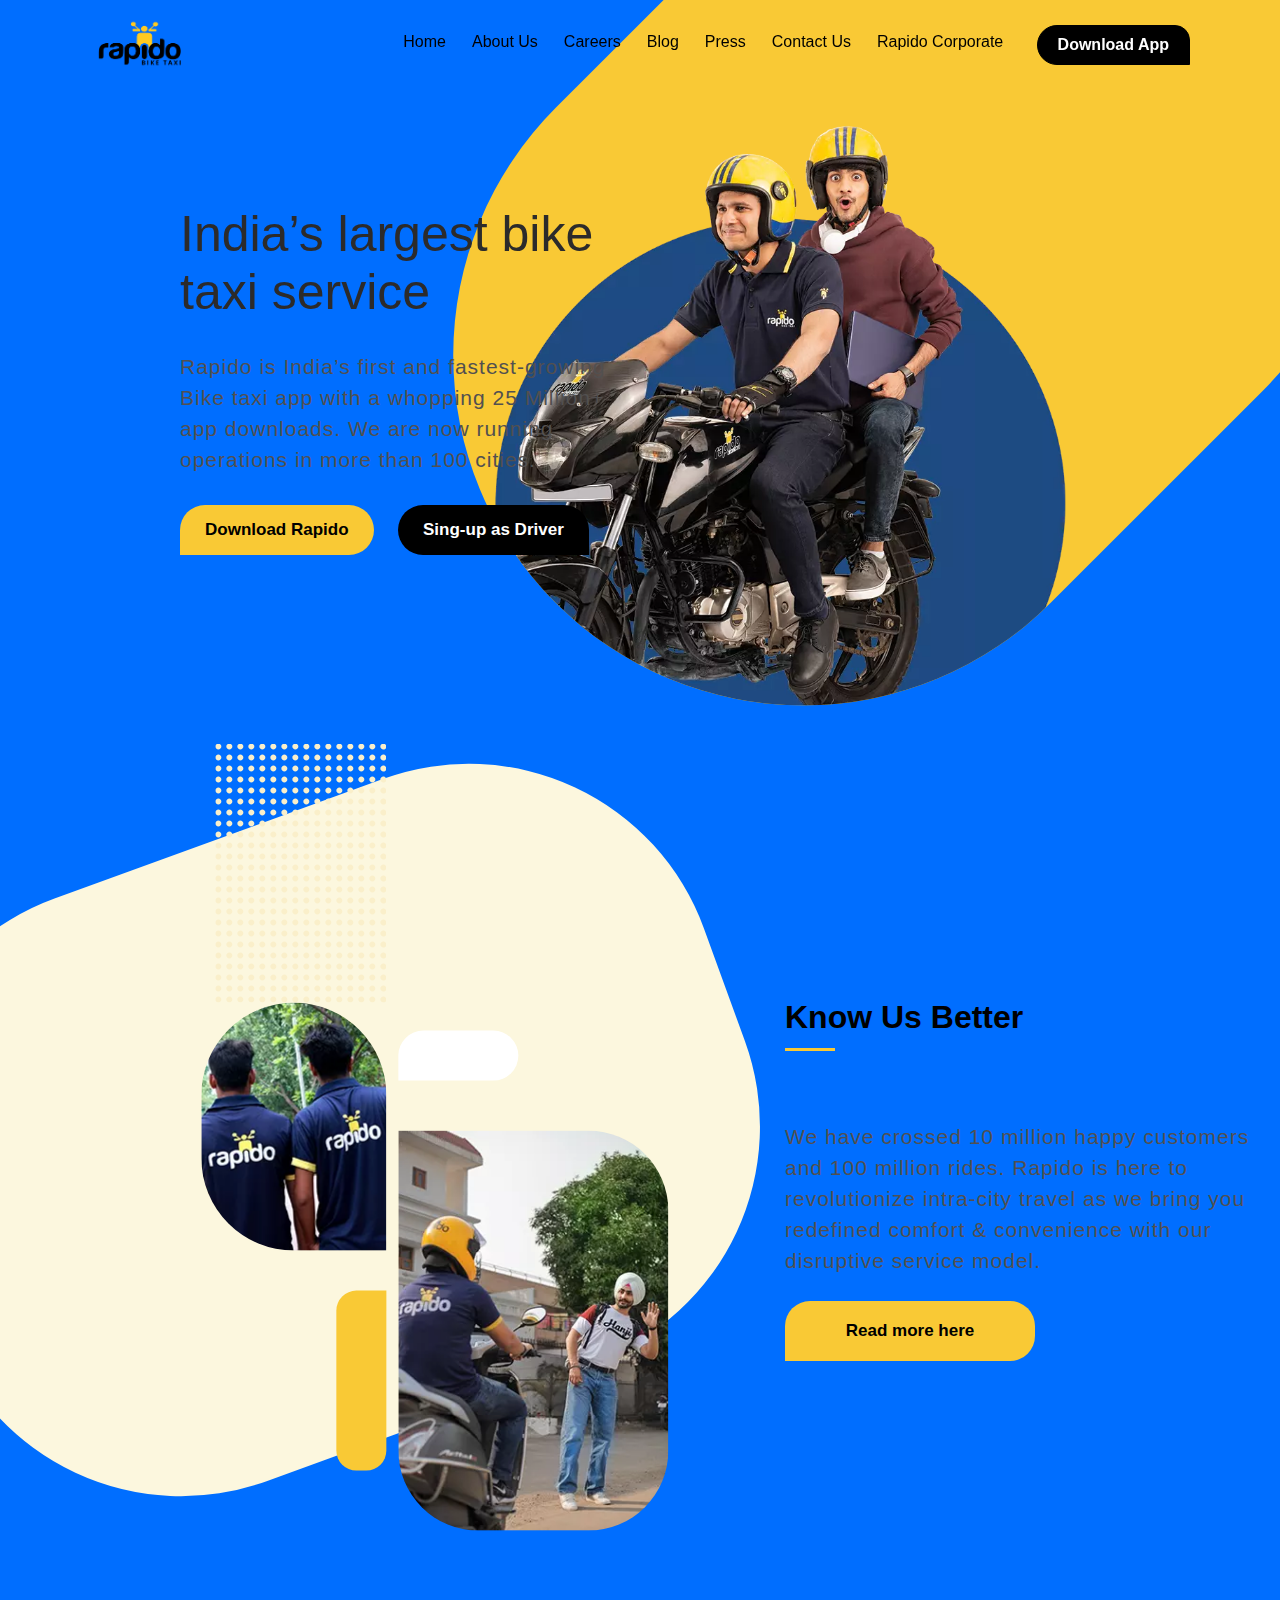
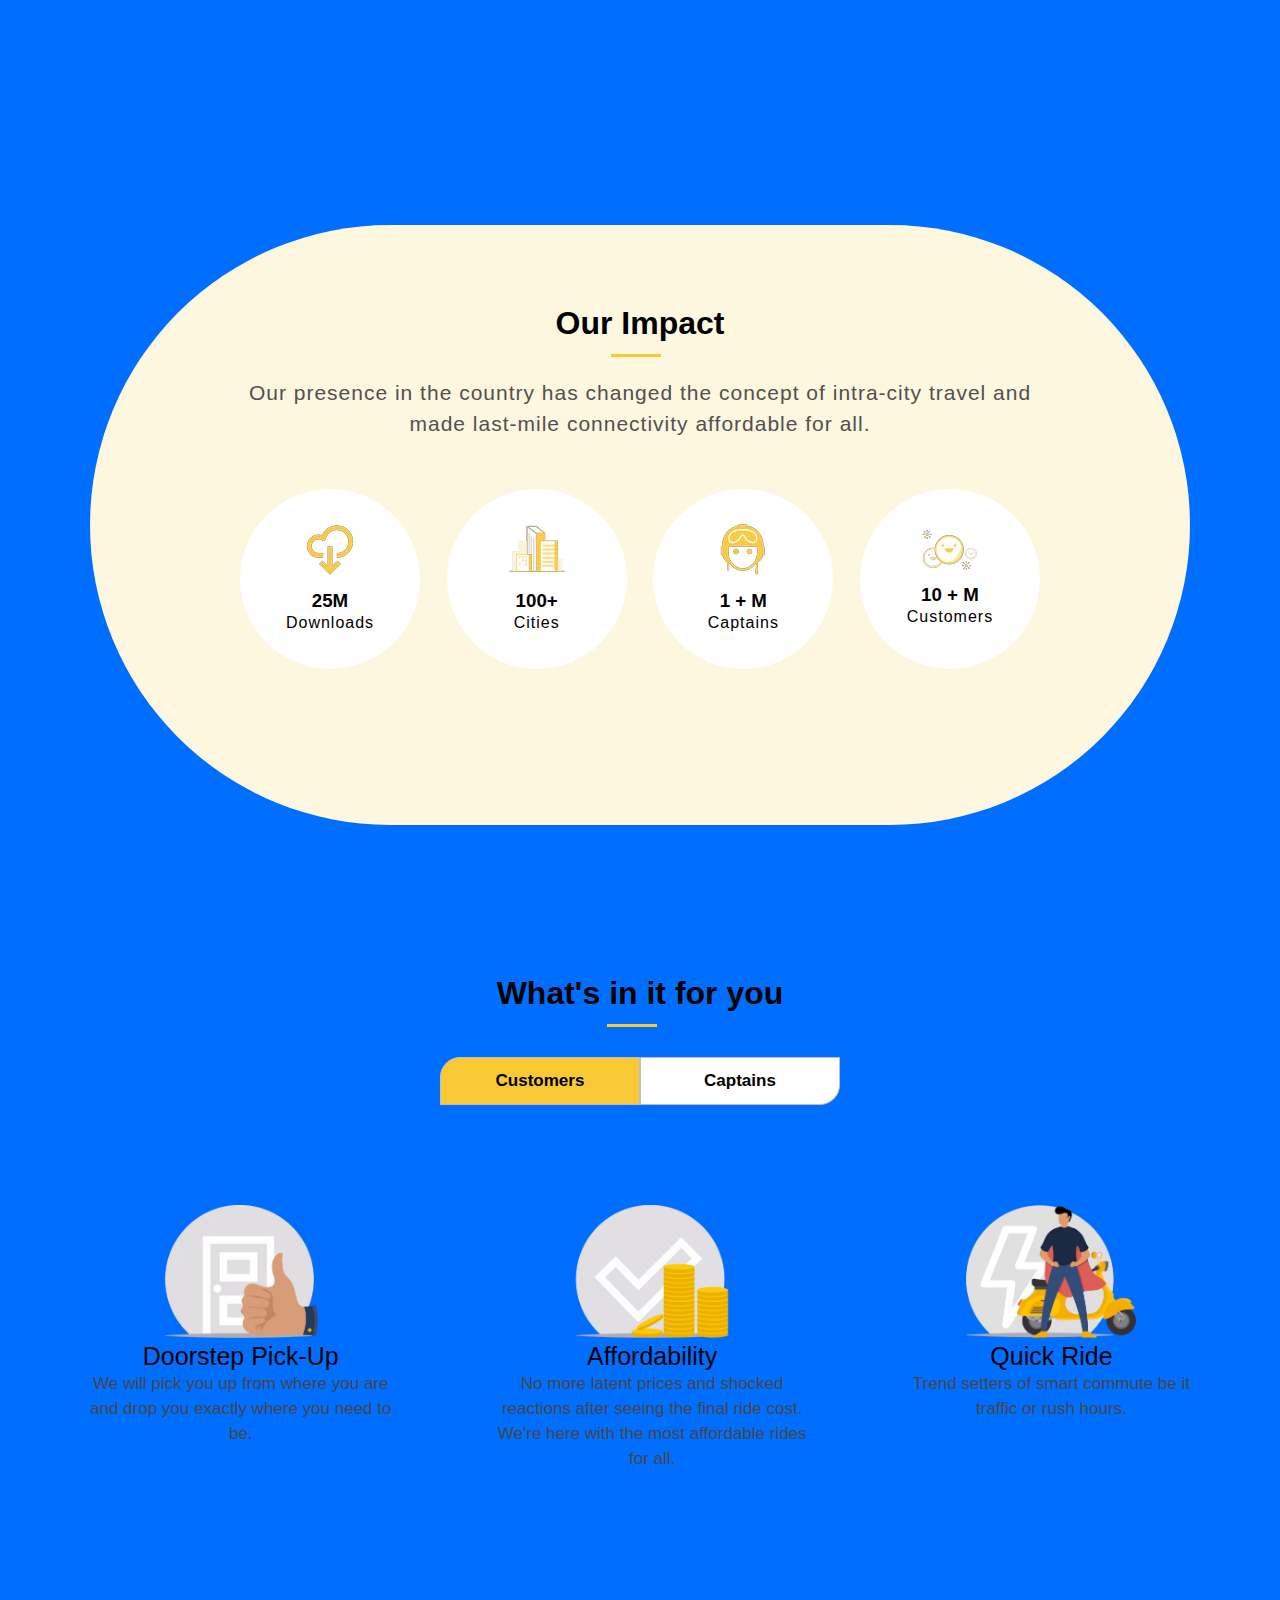
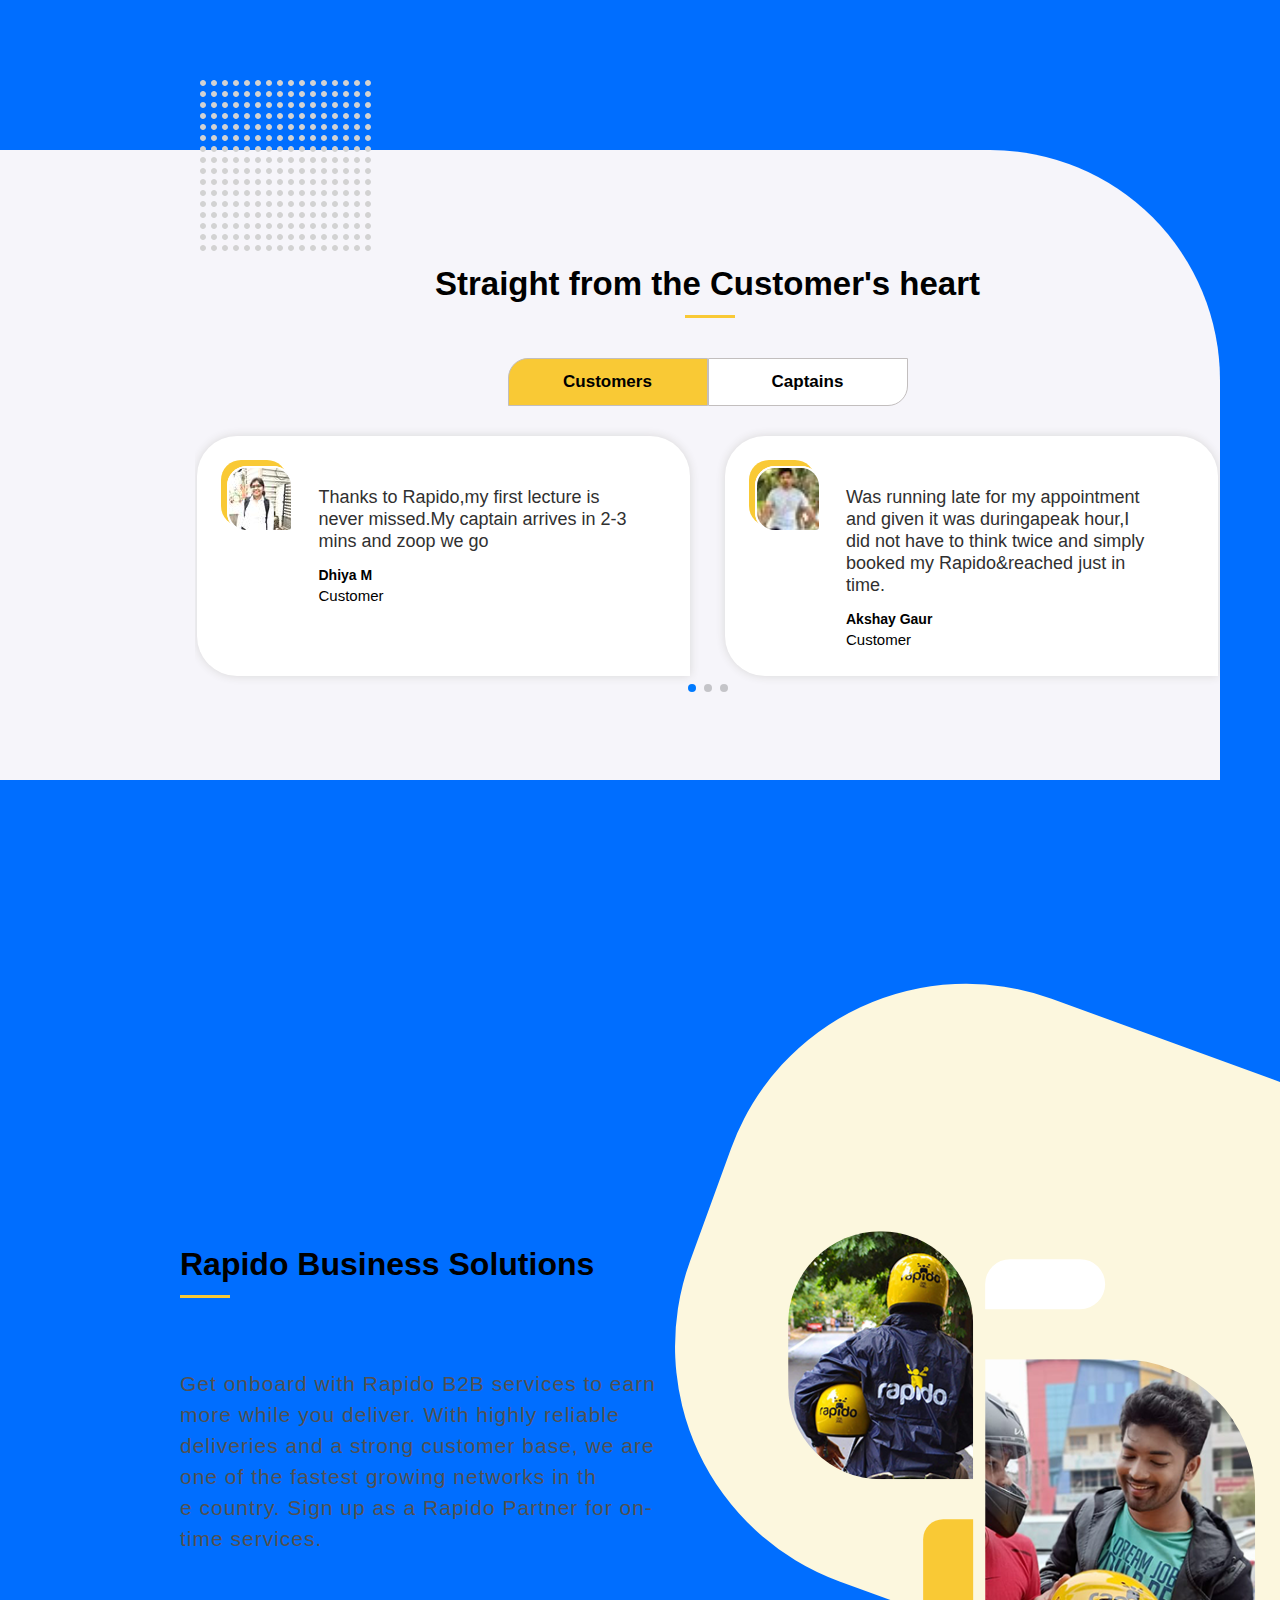
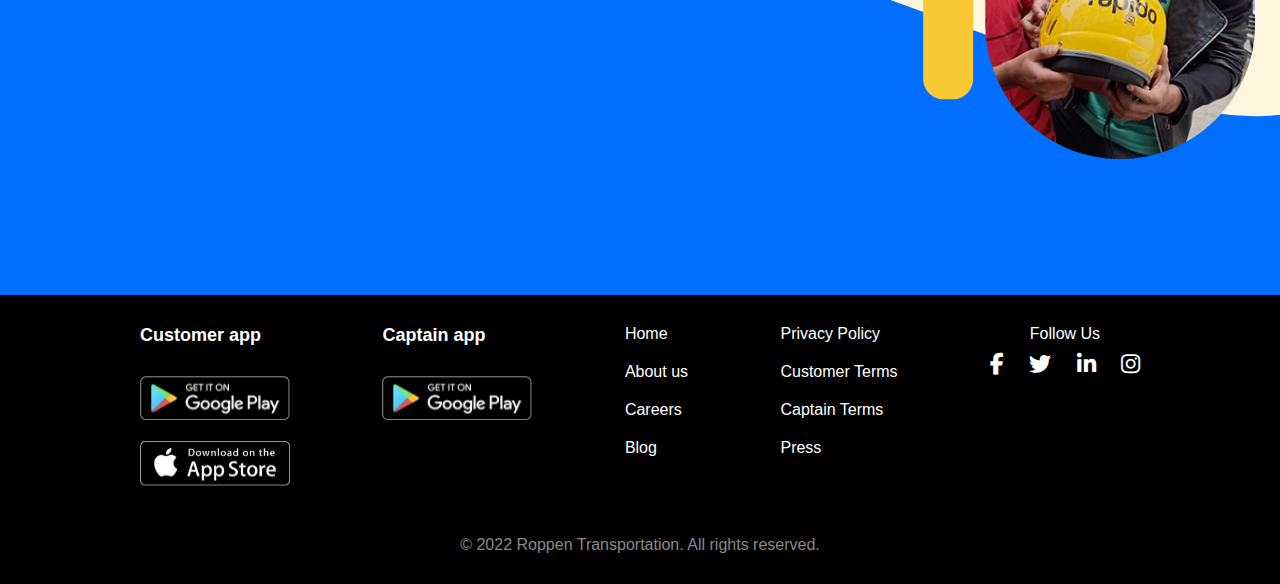
==== index.html @ 657a0e7f "init" ====
<!DOCTYPE html>
<html lang="en">

<head>
    <meta charset="UTF-8">
    <link rel="icon" href="https://rapido.bike/favicon.ico">
    <meta http-equiv="X-UA-Compatible" content="IE=edge">
    <meta name="viewport" content="width=device-width, initial-scale=1.0">
    <link rel="stylesheet" href="https://unpkg.com/swiper@8/swiper-bundle.min.css" />
    <link rel="stylesheet" href="https://cdnjs.cloudflare.com/ajax/libs/font-awesome/6.1.1/css/all.min.css">
    <link rel="stylesheet" href="index.css">
    <title>Rapido Bike Taxi - India’s largest bike taxi app</title>
</head>

<body>


    <div class="main_div">


        <div class="page_one">
            <div class="page_one_background_img">
                <div class="page_one_img">
                    <img src="images/bike.webp">
                </div>
            </div>

            <div class="navbar_stiky" id="navbar">
                <div class="navbar">
                    <a href="index.html"> <img src="images/logo.png" /> </a>
                    <ul>
                        <li><a href="index.html"> Home </a></li>
                        <li><a href="About_us.html"> About Us </a></li>
                        <li><a href="career.html"> Careers </a></li>
                        <li><a href="Blog.html"> Blog </a></li>
                        <li><a href="Press.html"> Press </a></li>
                        <li><a href="Contact_us.html"> Contact Us </a></li>
                        <li><a href="Rapido_Corporate.html"> Rapido Corporate </a></li>
                    </ul>
                    <button onclick="download_App()"> Download App </button>
                </div>
            </div>


            <div class="page_one_text">
                <h1>India’s largest bike <br>taxi service</h1>
                <p>Rapido is India’s first and fastest-growing<br>
                    Bike taxi app with a whopping 25 Million+<br>
                    app downloads. We are now running<br>
                    operations in more than 100 cities.</p>
                <div class="page_one_text_btn">
                    <button onclick="download_App()">Download Rapido</button>
                    <button id="black_btn" onclick="Show_sing_up()">Sing-up as Driver</button>
                </div>
            </div>



        </div>


        <div class="page_two">
            <div class="page_two_background">
                <div class="page_two_images">
                    <div class="page_two_img_one">
                        <img src="images/demo.svg">
                        <img src="images/rapido_man.webp" id="radius">
                        <h1></h1>
                    </div>
                    <div class="page_two_img_two">
                        <h1></h1>
                        <img src="images/rapido_bike.webp">
                    </div>
                </div>
            </div>

            <div class="page_two_text">
                <h1>Know Us Better</h1>
                <p>We have crossed 10 million happy customers <br>
                    and 100 million rides. Rapido is here to<br>
                    revolutionize intra-city travel as we bring you<br>
                    redefined comfort & convenience with our<br>
                    disruptive service model.</p>
                <button>Read more here</button>
            </div>



        </div>


        <div class="page_three">
            <div class="page_three_circal">
                <h1>Our Impact</h1>
                <p>Our presence in the country has changed the concept of intra-city travel and <br>
                    made last-mile connectivity affordable for all.</p>
                <div class="page_three_img">

                    <div class="page_three_images">
                        <img src="images/Downloads.webp">
                        <h3>25M</h3>
                        <p>Downloads</p>
                    </div>
                    <div class="page_three_images">
                        <img src="images/Cities.webp">
                        <h3>100+</h3>
                        <p>Cities</p>
                    </div>
                    <div class="page_three_images">
                        <img src="images/Captains.webp">
                        <h3>1 + M</h3>
                        <p>Captains</p>
                    </div>
                    <div class="page_three_images">
                        <img src="images/Customers.webp">
                        <h3>10 + M</h3>
                        <p>Customers</p>
                    </div>

                </div>
            </div>
        </div>



        <div class="page_four">
            <div class="page_four_text">
                <h1>What's in it for you</h1>
                <div class="page_four_btn">
                    <button id="ColorW" onclick="btnone()"> Customers </button>
                    <button id="ColorY" onclick="btntwo()"> Captains </button>
                </div>
            </div>


            <div class="page_four_all_boxes">
                <div class="page_four_boxes" id="page_four_boxes_one_hide">
                    <div class="page_four_hide">
                        <div class="page_four_box">
                            <img src="images/doorstep pick-up.webp">
                            <h2>Doorstep Pick-Up</h2>
                            <p>We will pick you up from where you are <br>
                                and drop you exactly where you need to <br>
                                be.</p>
                        </div>
                        <div class="page_four_box">
                            <img src="images/Affordability.webp">
                            <h2>Affordability</h2>
                            <p>No more latent prices and shocked <br>
                                reactions after seeing the final ride cost. <br>
                                We're here with the most affordable rides <br>
                                for all.</p>
                        </div>
                        <div class="page_four_box">
                            <img src="images/Quick Ride.webp">
                            <h2>Quick Ride</h2>
                            <p>Trend setters of smart commute be it <br>
                                traffic or rush hours.</p>
                        </div>
                    </div>
                </div>



                <div class="page_four_boxes" id="page_four_boxes_two_hide">
                    <div class="page_four_hide">
                        <div class="page_four_box">
                            <img src="images/Zero Pressure Rides.webp">
                            <h2>Zero Pressure Rides</h2>
                            <p>Gives a Captain more room in a day <br>
                                without hampering their daily activities. <br>
                                You can decide on when to go on the next <br>
                                ride.</p>
                        </div>
                        <div class="page_four_box">
                            <img src="images/Redeemable Earnings.webp">
                            <h2>Redeemable Earnings</h2>
                            <p>What’s the use of getting paid when you <br>
                                can't withdraw money when you want to?<br>
                                Redeems can be transferred from Rapido<br>
                                wallet to your bank account at your<br>
                                convenience.</p>
                        </div>
                        <div class="page_four_box">
                            <img src="images/Insured Rides.webp">
                            <h2>Insured Rides</h2>
                            <p>All rides are insured. Accidental coverage <br>
                                and medical benefits covered up to Rs 5 <br>
                                Lakh for Captain & family.</p>
                        </div>
                    </div>
                </div>




            </div>

        </div>

        <div class="page_five">
            <div class="review">
                <div class="page_five_background">
                    <div class="page_five_top_img">
                        <img src="images/g_p.svg">
                    </div>
                    <div class="page_five_text">
                        <h2>Straight from the Customer's heart</h2>
                        <div class="page_five_btn">
                            <button id="Yellow_color" onclick="Show_card()">Customers</button>
                            <button id="White_color" onclick="hide_card()">Captains</button>
                        </div>


                        <div id="page_five_card_one_hide">
                            <div class="swiper mySwiper">
                                <div class="swiper-wrapper">
                                    <div class="swiper-slide">
                                        <div class="card">
                                            <img src="images/0b45a8b2-4235-49ed-826e-3881e8b5ca91.png">
                                            <div class="card_detail">
                                                <p>Thanks to Rapido,my first lecture is <br> never missed.My captain
                                                    arrives
                                                    in
                                                    2-3 <br> mins and zoop we go</p>
                                                <h3>Dhiya M</h3>
                                                <span>Customer</span>
                                            </div>
                                        </div>
                                    </div>
                                    <div class="swiper-slide">
                                        <div class="card">
                                            <img src="images/6c3496e7-3068-4eaf-84c0-a6f104bcbbec.png">
                                            <div class="card_detail">
                                                <p>Was running late for my appointment <br> and given it was duringapeak
                                                    hour,I
                                                    <br> did not have to think
                                                    twice and simply <br> booked my Rapido&reached just in <br> time.
                                                </p>
                                                <h3>Akshay Gaur</h3>
                                                <span>Customer</span>
                                            </div>
                                        </div>
                                    </div>
                                    <div class="swiper-slide">
                                        <div class="card">
                                            <img src="images/00a7ad31-fbab-45c2-8ec7-85c6f9ac18bb.png">
                                            <div class="card_detail">
                                                <p>It is an amazing app and very safe too to <br> ride with as they have
                                                    professional and <br> great riders.It
                                                    is also very feasible and <br> we reach quicker as compared to any
                                                    <br>
                                                    other mode of transport
                                                </p>
                                                <h3>Sriram</h3>
                                                <span>Customer</span>
                                            </div>
                                        </div>
                                    </div>
                                    <div class="swiper-slide">
                                        <div class="card">
                                            <img src="images/cc0de2a5-6981-4119-a00c-77f1c4bebe63.png">
                                            <div class="card_detail">
                                                <p>Well,Ilove rapido cuz it's quicker than <br> other apps and they're
                                                    mostly
                                                    available <br>
                                                    anytime.AndIdon't know how to ride <br> bikes but the app gives me
                                                    joy
                                                    to
                                                    ride on <br> abike andIget to
                                                    enjoy Bangalore's
                                                </p>
                                                <h3>Praneet</h3>
                                                <span>Customer</span>
                                            </div>
                                        </div>
                                    </div>
                                </div>
                                <div class="swiper-pagination"></div>
                            </div>
                        </div>





                        <div id="page_five_card_two_hide">
                            <div class="hide_all_card">

                                <div class="card hide_card">
                                    <img src="images/49e699db-bdfb-4978-97bb-46533d982a1b.png">
                                    <div class="card_detail">
                                        <p>My account was credited with the <br>
                                            amount and wondered who it was.Idid <br>
                                            not expect it but Rapido helped me at <br>
                                            the right time.I'm glad that support has <br>
                                            been extended by Rapido to us.I've ...</p>
                                        <h3>Devender Kumar</h3>
                                        <span>Customer</span>
                                    </div>
                                </div>

                                <div class="card hide_card">
                                    <img src="images/3615fd59-a79c-485a-adb8-63d5d52fac06.png">
                                    <div class="card_detail">
                                        <p>I am working in Rapido for the last8<br>
                                            months andIwould really like to thank<br>
                                            Rapido,Iam differently-abled and<br>
                                            Rapido has given meagood<br>
                                            opportunity to earn more money ...</p>
                                        <h3>Murugan</h3>
                                        <span>Customer</span>
                                    </div>
                                </div>
                            </div>
                        </div>







                    </div>
                </div>
            </div>
        </div>



        <div class="page_six">



            <div class="page_six_text">
                <h1>Rapido Business Solutions</h1>
                <p>Get onboard with Rapido B2B services to earn <br>
                    more while you deliver. With highly reliable<br>
                    deliveries and a strong customer base, we are<br>
                    one of the fastest growing networks in th<br>
                    e country. Sign up as a Rapido Partner for on- <br>
                    time services.</p>
            </div>




            <div class="page_six_background">
                <div class="page_six_images">
                    <div class="page_six_img_one">
                        <img src="images/helmet_bike.png" id="radius">
                        <h1></h1>
                    </div>
                    <div class="page_six_img_two">
                        <h1></h1>
                        <img src="images/Rapido4business2.png">
                    </div>
                </div>
            </div>





        </div>


        <div class="page_seven">
            <div class="page_seven_footer">
                <div class="page_seven_box">
                    <h2>Customer app</h2>
                    <img src="images/play_store.svg">
                    <img src="images/app_store.svg">
                </div>
                <div class="page_seven_box">
                    <h2>Captain app</h2>
                    <img src="images/play_store.svg">
                </div>
                <div class="page_seven_box">
                    <h4>Home</h4>
                    <p>About us</p>
                    <p>Careers</p>
                    <p>Blog</p>
                </div>
                <div class="page_seven_box">
                    <h4>Privacy Policy</h4>
                    <p>Customer Terms</p>
                    <p>Captain Terms</p>
                    <p>Press</p>
                </div>
                <div class="social_icons">
                    <h4>Follow Us</h4>
                    <div class="page_seven_social_icons">
                        <a href="https://www.facebook.com/rapido4bike/" target="_blank"><i
                                class="fa-brands fa-facebook-f"></i></a>
                        <a href="https://twitter.com/rapidobikeapp" target="_blank"><i
                                class="fa-brands fa-twitter"></i></a>
                        <a href="https://www.linkedin.com/company/rapido-bike/"><i class="fa-brands fa-linkedin-in"
                                target="_blank"></i></a>
                        <a href="https://www.instagram.com/rapidoapp/" target="_blank"><i
                                class="fa-brands fa-instagram"></i></a>
                    </div>
                </div>
            </div>
        </div>


        <div class="copyright">
            <p>© 2022 Roppen Transportation. All rights reserved.</p>
        </div>


    </div>


    <div class="downlode">

        <div class="app">
            <div class="app_left_side">
                <h3>Captain App Download</h3>
                <a href="/Home.html"> <img src="images/captain_launcher.png"> </a>
                <p>Android</p>
            </div>

            <div class="line"></div>


            <div class="app_left_side">
                <h3>Captain App Download</h3>
                <div class="app_img">
                    <div class="app_left_side_img">
                        <a
                            href="https://play.google.com/store/apps/details?id=com.rapido.passenger&referrer=af_tranid%3DJNgFRYUqh6qTA755Ulo46g%26shortlink%3D3f16ae94%26af_dp%3Drapido%253A%252F%252Fopen%252F%26pid%3DRapido%20Website%28Android%29">
                            <img src="images/customer_launcher.png"> </a>
                        <p>Android</p>
                    </div>

                    <div class="app_left_side_img">
                        <a href="https://apps.apple.com/IN/app/id1198464606?mt=8">
                            <img src="images/customer-ios.png"> </a>
                        <p>Android</p>
                    </div>
                </div>
            </div>


            <span onclick="downlode_app_clode()">X</span>

        </div>

    </div>



      <div id="sing_up">
        <div class="sing_up_as_driver">
            <span onclick="hide_sing_up()">X</span>
            <h1>Become a Captain</h1>
            <input type="text" placeholder="Enter Full Name">
            <input type="text" placeholder="Your city">
            <select class="select_box">
                <option> How didi you find us </option>
                <option> FaceBook </option>
                <option> Instagram </option>
                <option> Google Ad </option>
                <option> Youtube </option>
                <option> Friend </option>
                <option> Poster </option>
                <option> Banner </option>
                <option> Cinema </option>
            </select>
            <div class="otp">
                <input type="text" placeholder="Enter phone number">
                <button>Get OTP</button>
            </div>
            <input type="text" placeholder="Enter OTP">
            <button class="submit_btn">Submit</button>

        </div>

        <script src="index.js"></script>

        <script src="https://unpkg.com/swiper@8/swiper-bundle.min.js"></script>

        <script>
            var swiper = new Swiper(".mySwiper", {
                slidesPerView: 2,
                spaceBetween: 30,
                pagination: {
                    el: ".swiper-pagination",
                    clickable: true,
                },
            });
        </script>


</body>

</html>
---- index.css ----
* {
    margin: 0%;
    padding: 0%;
    box-sizing: border-box;
    font-family: Poppins, sans-serif;
}





body {
    overflow-x: hidden;
    background-color: rgb(0, 110, 255);
}

.page_one_img {
    width: 1000px;
    height: 700px;
    background-color: #f9c935;
    border-radius: 350px;
    overflow: hidden;
}

.page_one_background_img {
    height: 100vh;
    position: absolute;
    top: -160px;
    right: -200px;
    transform: rotate(-45deg);
    z-index: -1;
}

.page_one_img img {
    width: 1050px;
    transform: rotate(45deg);
    margin-top: 50px;
    margin-left: -270px;
}


/* ========================================= * ( / page_one_background_img ) * ===================================== */


/* ========================================= * ( navbar ) * ===================================== */


.navbar {
    display: flex;
    height: 90px;
    align-items: center;
    width: 1100px;
    margin: auto;
    justify-content: space-between;
    /* background-color: rgb(0, 110, 255); */

}

.navbar_stiky {
    position: fixed;
    top: 0%;
    width: 100%;
    z-index: 100;
}

.navbar img {
    width: 100px;
}

.navbar ul {
    display: flex;
    width: 600px;
    justify-content: space-between;
    margin-left: 180px;
}

.navbar ul li {
    cursor: pointer;
    position: relative;
    list-style: none;
    color: black;
    padding-bottom: 6px;
}

.navbar ul li a {
    text-decoration: none;
    color: black;
}

.navbar ul li::before {
    content: "";
    width: 0px;
    height: 3px;
    position: absolute;
    bottom: 0%;
    left: 0%;
    transition: all 0.5s;
    background-color: black;
}

.navbar ul li:hover::before {
    width: 100%;
}

.navbar button {
    padding: 10px 20px;
    border-radius: 20px 15px 0px 20px;
    font-size: 16px;
    background-color: black;
    cursor: pointer;
    color: white;
    border: 1px solid black;
    font-weight: bold;
}

.ChangeBgcolor {
    background-color: white;
}



/* ========================================= * ( / navbar ) * ===================================== */



/* ========================================= * ( page_one_text ) * ===================================== */

.page_one_text {
    display: flex;
    flex-direction: column;
    justify-content: center;
    height: 700px;
    margin-left: 180px;
    margin-top: 30px;
}

.page_one_text h1 {
    font-size: 50px;
    font-weight: 100;
    color: #2c2b2b;
}

.page_one_text p {
    font-size: 21px;
    letter-spacing: 1px;
    font-weight: 100;
    color: #525050;
    line-height: 31px;
    margin-top: 30px;
}

.page_one_text_btn {
    margin-top: 30px;
}

.page_one_text_btn button {
    padding: 15px 25px;
    border-radius: 25px 25px 25px 0px;
    font-size: 17px;
    background-color: #f9c935;
    color: black;
    border: none;
    margin-right: 20px;
    font-weight: bold;
    cursor: pointer;
}

#black_btn {
    border-radius: 25px 25px 0px 25px;
    background-color: black;
    color: white;
}



/* ========================================= * ( / page_one_text ) * ===================================== */



/* ========================================= * ( page two ) * ===================================== */


/* ========================================= * ( page_two_background ) * ===================================== */


.page_two {
    width: 100%;
    height: 105vh;
    overflow-y: hidden;
    position: relative;
}

.page_two_background {
    background-color: #fcf7de;
    width: 850px;
    height: 620px;
    border-radius: 250px;
    transform: rotate(-20deg);
    position: absolute;
    top: 90px;
    left: -100px;
}

.page_two_images {
    height: 850px;
    width: 475px;
    transform: rotate(20deg);
    margin-left: 300px;
    margin-top: -100px;
    display: flex;
}

.page_two_img_one {
    width: 200px;
    height: 850px;
    display: flex;
    flex-direction: column;
    align-items: flex-end;
    justify-content: flex-end;
    padding-right: 12px;
}

#radius {
    border-radius: 100px 100px 0px 100px;
}

.page_two_img_one h1 {
    width: 50px;
    height: 180px;
    background-color: #f9c935;
    border-radius: 20px 0px 20px 20px;
    margin-top: 40px;
    margin-bottom: 60px;
}

.page_two_img_two img {
    width: 270px;
    border-radius: 0px 80px 80px 80px;
}

.page_two_img_two {
    display: flex;
    flex-direction: column;
    justify-content: flex-end;
}

.page_two_img_two h1 {
    width: 120px;
    height: 50px;
    background-color: white;
    border-radius: 25px 25px 25px 0px;
    margin-bottom: 50px;
}


/* ========================================= * ( / page_two_background ) * ===================================== */


/* ========================================= * ( page_two_text ) * ===================================== */


.page_two_text {
    height: 100vh;
    display: flex;
    flex-direction: column;
    /* background-color: aquamarine; */
    margin-left: 785px;
    justify-content: center;
}

.page_two_text p {
    font-size: 21px;
    letter-spacing: 1px;
    font-weight: 100;
    color: #525050;
    line-height: 31px;
    margin-top: 50px;
}

.page_two_text h1 {
    position: relative;
    margin-bottom: 20px;
    padding-bottom: 15px;
}

.page_two_text h1::before {
    content: "";
    width: 50px;
    height: 3px;
    background-color: #f9c935;
    position: absolute;
    left: 0;
    bottom: 0%;
}

.page_two_text button {
    padding: 20px 30px;
    border-radius: 25px 25px 25px 0px;
    font-size: 17px;
    background-color: #f9c935;
    color: black;
    border: none;
    font-weight: bold;
    cursor: pointer;
    width: 250px;
    margin-top: 25px;
}






/* ========================================= * ( / page_two_text ) * ===================================== */



/* ========================================= * ( / page two ) * ===================================== */




/* ========================================= * ( page_three ) * ===================================== */

.page_three {
    height: 100vh;
    width: 100%;
    display: flex;
    justify-content: center;
    align-items: center;
}

.page_three_img {
    display: flex;
    width: 800px;
    justify-content: space-between;
    margin-top: 50px;
    margin: auto;
}

.page_three_circal {
    width: 1100px;
    height: 600px;
    background-color: #fcf7de;
    border-radius: 300px;
    text-align: center;
}

.page_three_circal h1 {
    margin-top: 80px;
    position: relative;
    padding-bottom: 15px;
    font-weight: bold;
}

.page_three_circal h1::before {
    content: "";
    width: 50px;
    height: 3px;
    position: absolute;
    bottom: 0%;
    background-color: #f9c935;
    margin-left: 55px;
}

.page_three_circal p {
    font-size: 21px;
    letter-spacing: 1px;
    font-weight: 100;
    color: #525050;
    line-height: 31px;
    margin-top: 20px;
}

.page_three_images {
    background-color: white;
    width: 180px;
    height: 180px;
    border-radius: 50%;
    display: flex;
    flex-direction: column;
    justify-content: center;
    align-items: center;
    margin-top: 50px;
}

.page_three_images img {
    width: 60px;
}

.page_three_images p {
    font-size: 16px;
    margin-top: -5px;
    color: black;
}

.page_three_images h3 {
    font-weight: bold;
    margin-top: 10px;
}




/* ========================================= * ( / page_three ) * ===================================== */

/* ========================================= * ( page_four ) * ===================================== */


.page_four {
    width: 100%;
    height: 75vh;
}

.page_four_text {
    display: flex;
    flex-direction: column;
    align-items: center;
}

.page_four h1 {
    position: relative;
    font-weight: bold;
    padding-bottom: 15px;
}

.page_four h1::before {
    content: "";
    width: 50px;
    height: 3px;
    background-color: #f9c935;
    position: absolute;
    bottom: 0;
    margin-left: 110px;
}

.page_four_btn {
    display: flex;
    /* flex-direction: column; */
    justify-content: center;
    margin-top: 30px;
}

.page_four_btn button {
    padding: 13px 0px;
    font-size: 17px;
    color: black;
    border: none;
    font-weight: bold;
    cursor: pointer;
    width: 200px;
    border: 1px solid rgb(194, 190, 190);
}

#ColorW {
    background-color: #f9c935;
    border-radius: 20px 0px 0px 0px;
}

#ColorY {
    background-color: white;
    border-radius: 0px 0px 20px 0px;
}






.page_four_box img {
    width: 170px;
}

.page_four_box {
    text-align: center;
}

.page_four_box h2 {
    font-weight: 500;
    font-size: 25px;
    margin-top: 20px 0;
}

.page_four_box p {
    font-size: 17px;
    line-height: 25px;
    color: rgb(70, 70, 70);
}

.page_four_boxes {
    margin-top: 100px;
    height: 340px;
}

.page_four_hide {
    display: flex;
    justify-content: space-between;
    width: 1100px;
    margin: auto;

}

.page_four_all_boxes {
    position: relative;
}

#page_four_boxes_two_hide {
    position: absolute;
    top: 0%;
    margin-left: 210px;
    display: none;

}



/* ========================================= * ( / page_four ) * ===================================== */



/* ========================================= * ( page_five ) * ===================================== */



.page_five {
    height: 100vh;
    padding-top: 100px;
}

.review {
    position: absolute;
}

.page_five_background {
    width: 1220px;
    background-color: #f6f5fa;
    height: 630px;
    border-radius: 0px 230px 0px 0px;
    z-index: -2;
}

.page_five_top_img img {
    position: absolute;
    top: -70px;
    left: 200px;
}

.page_five_text {
    width: 1025px;
    height: 500px;
    position: absolute;
    top: 115px;
    right: 0;
}

.page_five_text h2 {
    text-align: center;
    position: relative;
    font-size: 33px;
    position: relative;
    padding-bottom: 15px;
}

.page_five_text h2::before {
    content: "";
    width: 50px;
    height: 3px;
    position: absolute;
    bottom: 0%;
    background-color: #f9c935;
    margin-left: 250px;
}

.page_five_btn {
    display: flex;
    justify-content: center;
    width: 400px;
    margin: auto;
}

.page_five_btn button {
    padding: 13px 0px;
    width: 200px;
    font-size: 17px;
    border: none;
    font-weight: bold;
    cursor: pointer;
    border: 1px solid rgb(194, 190, 190);
    margin-top: 40px;
}

#Yellow_color {
    background-color: #f9c935;
    border-radius: 20px 0px 0px 0px;
}

#White_color {
    background-color: white;
    border-radius: 0px 0px 20px 0px;
}











.swiper {
    width: 1025px;
    height: 300px;
}

.swiper-slide {
    text-align: center;
    font-size: 18px;
    background: #fff;

    /* Center slide text vertically */
    display: -webkit-box;
    display: -ms-flexbox;
    display: -webkit-flex;
    display: flex;
    -webkit-box-pack: center;
    -ms-flex-pack: center;
    -webkit-justify-content: center;
    justify-content: center;
    -webkit-box-align: center;
    -ms-flex-align: center;
    -webkit-align-items: center;
    align-items: center;
}

.swiper-slide img {
    display: block;
    width: 100%;
    height: 100%;
    object-fit: cover;
}

.swiper-slide {
    background-color: #f6f5fa;
}

.card {
    background-color: white;
    width: 99%;
    display: flex;
    height: 240px;
    padding: 30px;
    border-radius: 40px 40px 0px 40px;
    box-shadow: 0 0 10px rgb(216, 215, 215);
}

.card img {
    width: 66px;
    height: 66px;
    border: 2px solid white;
    border-radius: 20px 20px 5px 20px;
    box-shadow: -6px -6px 0px #f9c935;
}

.card_detail p {
    font-weight: 400;
    color: #303030;
    font-size: 18px;
    line-height: 22px;
}

.card_detail h3 {
    font-size: 14px;
    margin-top: 15px;
    margin-bottom: 2px;
}

.card_detail span {
    font-size: 15px;
}

.card_detail {
    text-align: start;
    margin-left: 25px;
    margin-top: 20px;
}

.hide_card {
    background-color: white;
    width: 500px;
    height: 240px;

}

.hide_all_card {
    display: flex;
    justify-content: space-between;
    margin-top: 30px;
}

#page_five_card_two_hide {
    display: none;
}


/* ========================================= * ( / page_five ) * ===================================== */




/* ========================================= * ( page_six ) * ===================================== */


/* ========================================= * ( page_six_background ) * ===================================== */


.page_six {
    width: 100%;
    height: 105vh;
    overflow-y: hidden;
    overflow-x: hidden;
    position: relative;
}

.page_six_background {
    background-color: #fcf7de;
    width: 850px;
    height: 620px;
    border-radius: 250px;
    transform: rotate(20deg);
    z-index: -1;
    margin-left: 785px;
    position: absolute;
    top: 90px;
    left: -100px;
}

.page_six_images {
    height: 850px;
    width: 475px;
    transform: rotate(-20deg);
    margin-left: 100px;
    margin-top: -100px;
    display: flex;
}

.page_six_img_one {
    width: 200px;
    height: 850px;
    display: flex;
    flex-direction: column;
    align-items: flex-end;
    justify-content: flex-end;
    padding-right: 12px;
}

#radius {
    border-radius: 100px 100px 0px 100px;
}

.page_six_img_one h1 {
    width: 50px;
    height: 180px;
    background-color: #f9c935;
    border-radius: 20px 0px 20px 20px;
    margin-top: 40px;
    margin-bottom: 60px;
}

.page_six_img_two img {
    width: 270px;
    border-radius: 0px 150px 150px 150px;
}

.page_six_img_two {
    display: flex;
    flex-direction: column;
    justify-content: flex-end;
}

.page_six_img_two h1 {
    width: 120px;
    height: 50px;
    background-color: white;
    border-radius: 25px 25px 25px 0px;
    margin-bottom: 50px;
}


/* ========================================= * ( / page_six_background ) * ===================================== */


/* ========================================= * ( page_six_text ) * ===================================== */


.page_six_text {
    height: 100vh;
    display: flex;
    flex-direction: column;
    /* background-color: aquamarine; */
    margin-left: 180px;
    justify-content: center;
}

.page_six_text p {
    font-size: 21px;
    letter-spacing: 1px;
    font-weight: 100;
    color: #525050;
    line-height: 31px;
    margin-top: 50px;
}

.page_six_text h1 {
    position: relative;
    margin-bottom: 20px;
    padding-bottom: 15px;
}

.page_six_text h1::before {
    content: "";
    width: 50px;
    height: 3px;
    background-color: #f9c935;
    position: absolute;
    left: 0;
    bottom: 0%;
}





/* ========================================= * ( / page_six_text ) * ===================================== */



/* ========================================= * ( / page_six ) * ===================================== */



/* ========================================= * ( page_seven ) * ===================================== */


.page_seven {
    background-color: black;
}

.page_seven_footer {
    color: white;
    display: flex;
    width: 1000px;
    justify-content: space-between;
    margin: auto;
}

.page_seven_box {
    display: flex;
    flex-direction: column;
}

.page_seven_box h2 {
    font-size: 18px;
    margin: 30px 0;
}

.page_seven_box img {
    margin-bottom: 20px;
}

.page_seven_box p {
    margin: 10px 0;
}

.page_seven_box h4 {
    margin-top: 30px;
    margin-bottom: 10px;
    font-weight: normal;
}

.page_seven_social_icons {
    width: 150px;
    display: flex;
    justify-content: space-between;
}

.social_icons {
    display: flex;
    flex-direction: column;
    align-items: center;
}

.social_icons h4 {
    margin-top: 30px;
    margin-bottom: 10px;
    font-weight: normal;
}

.social_icons i {
    font-size: 22px;
    color: white;
}

.copyright {
    display: flex;
    justify-content: center;
    padding: 30px 0;
    background-color: black;
    color: #898989;
}



/* ========================================= * ( / page_seven ) * ===================================== */



/* ========================================= * ( downlode ) * ===================================== */


.black_screen {
    width: 100%;
    height: 600vh;
    background-color: rgba(0, 0, 0, 0.2);
    position: absolute;
    top: 0%;
    z-index: 100;
}

.main_div {
    position: relative;
}

.app {
    width: 900px;
    height: 310px;
    border-radius: 10px;
    box-shadow: 0 2px 15px grey;
    margin-top: 276px;
    margin-left: 310px;
    display: flex;
    position: fixed;
    background-color: white;
}

.app_left_side h3 {
    color: black;
    font-size: 20px;
    font-weight: 500;
    line-height: 30px;
    margin: 0%;
}

.app_left_side img {
    width: 90px;
    margin-top: 30px;
}

.app_left_side p {
    color: #303030;
    font-size: 16px;
    line-height: 25px;
    margin-top: 5px;

}

.app_left_side {
    width: 400px;
    height: 310px;
    display: flex;
    align-items: center;
    justify-content: center;
    flex-direction: column;
}

.line {
    border-right: 2px solid rgb(101, 99, 99);
    margin-top: 60px;
    margin-bottom: 50px;
}

.app_img {
    display: flex;
    width: 250px;
    justify-content: space-between;
}

.app_left_side_img img {
    width: 80px;
}

.app_left_side_img {
    text-align: center;
}

.app span {
    background-color: #ebebeb;
    width: 30px;
    height: 30px;
    display: flex;
    align-items: center;
    justify-content: center;
    border-radius: 50%;
    font-size: 14px;
    cursor: pointer;
    font-weight: bold;
    margin-left: 55px;
    margin-top: 10px;
}






/* ========================================= * ( / downlode ) * ===================================== */


/* ========================================= * ( sing_up_as_driver ) * ===================================== */


.sing_up_as_driver {
    width: 600px;
    height: 550px;
    background-color: white;
    margin: auto;
    box-shadow: 0 0 15px rgb(186, 186, 186);
    margin-bottom: 20px;
    padding: 30px;
    margin-top: 150px;
    position: relative;
}

.sing_up_as_driver h1 {
    font-size: 22px;
    margin-top: 10px;
}
.sing_up_as_driver input{
    display: block;
    margin-top: 25px;
    width: 100%;
    height: 50px;
    font-size: 14px;
    outline: none;
    border-radius: 9px;
    border:  1px solid rgb(206, 204, 204);
    padding-left: 10px;
}
.select_box{
    display: block;
    margin-top: 20px;
    width: 100%;
    height: 50px;
    font-size: 14px;
    outline: none;
    border-radius: 9px;
    border:  1px solid rgb(206, 204, 204);
    color: grey;
    padding-left: 10px;
}
.otp button{
    background-color: #e9e9e9;
    color: #aaa;
    height: 50px;
    width: 150px;
    border-radius: 10px;
    cursor: pointer;
    border: none;
    margin-top: 25px;
    margin-left: 15px;
}
.otp{
    display: flex;
}
.submit_btn{
    background-color: #e9e9e9;
    color: #aaa;
    height: 50px;
    width: 100%;
    border-radius: 10px;
    cursor: pointer;
    border: none;
    margin-top: 25px;
    font-size: 16px;
}
.sing_up_as_driver span{
    background-color: #ebebeb;
    padding: 10px;
    font-size: 12px;
    font-weight: bold;
    cursor: pointer;
    border-radius: 50%;
    position: absolute;
    right: 20px;
}

#sing_up{
     display: none;
}








/* ========================================= * ( / sing_up_as_driver ) * ===================================== */
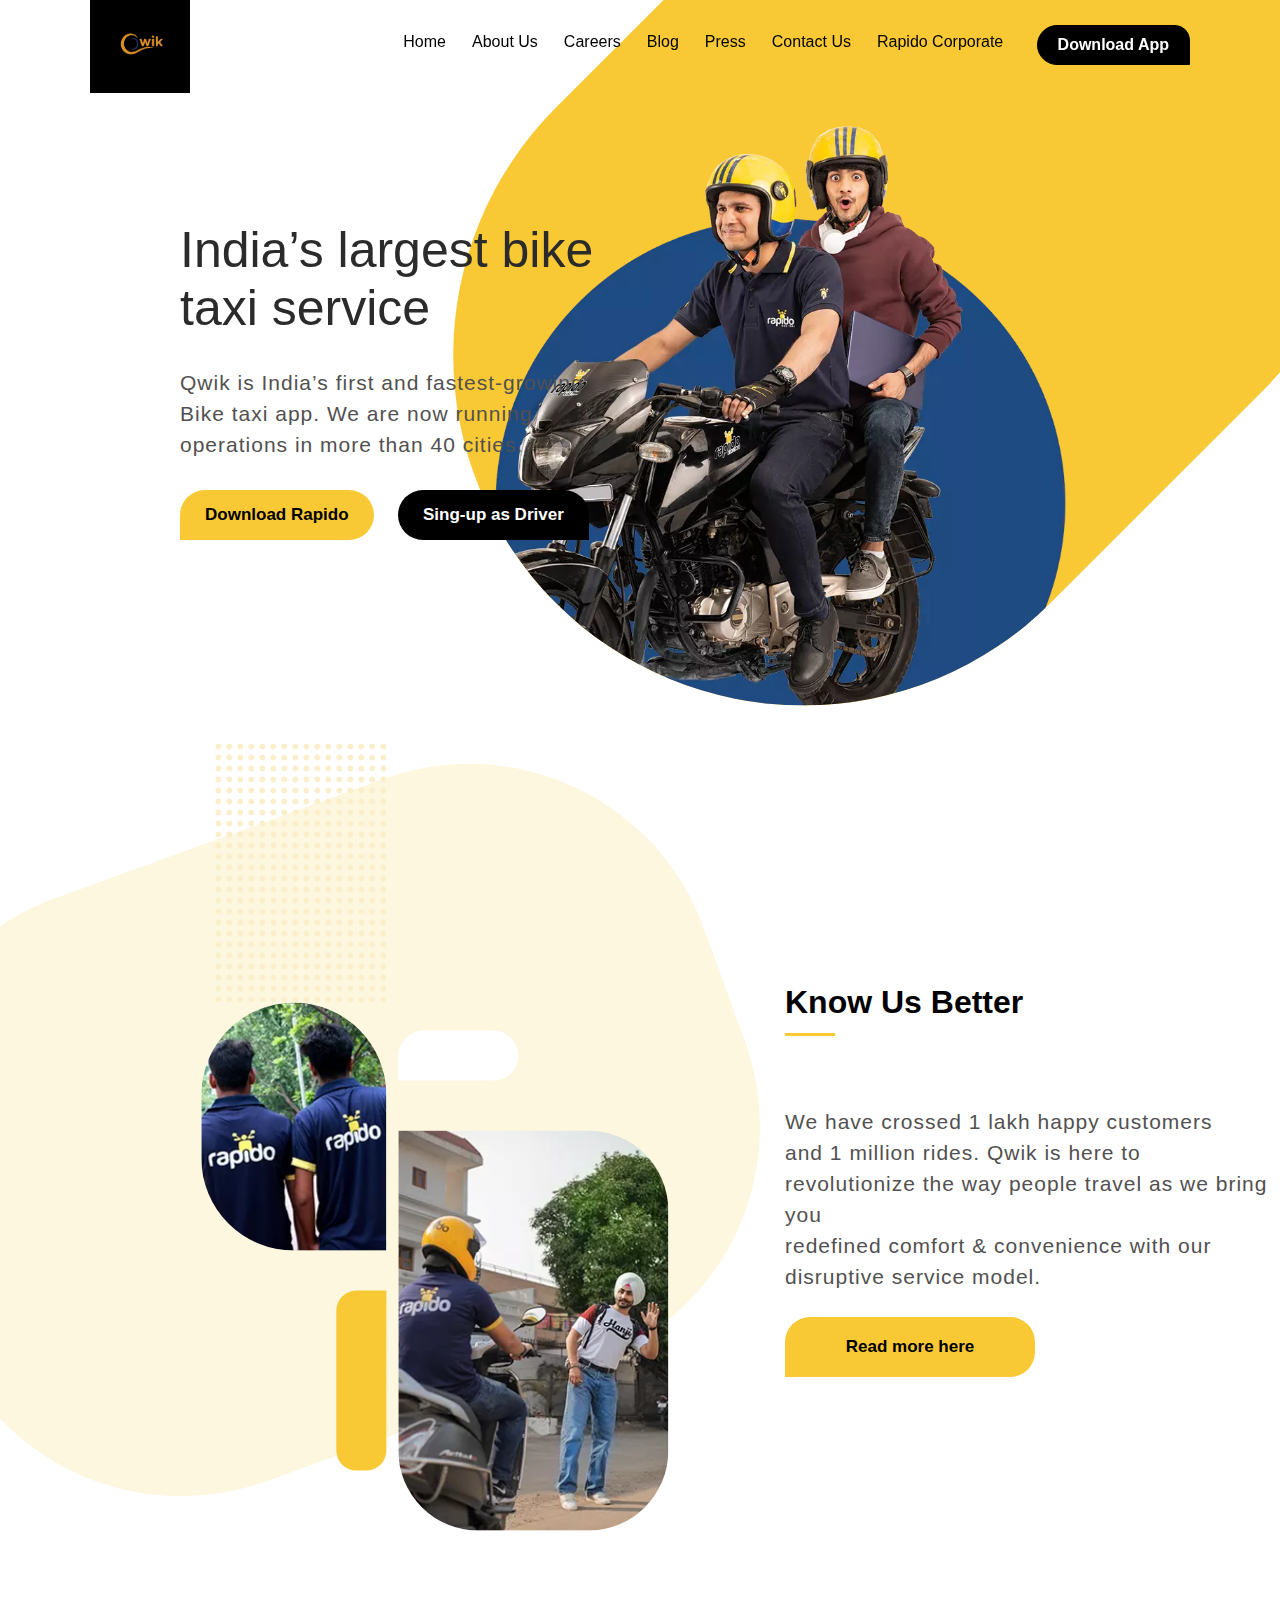
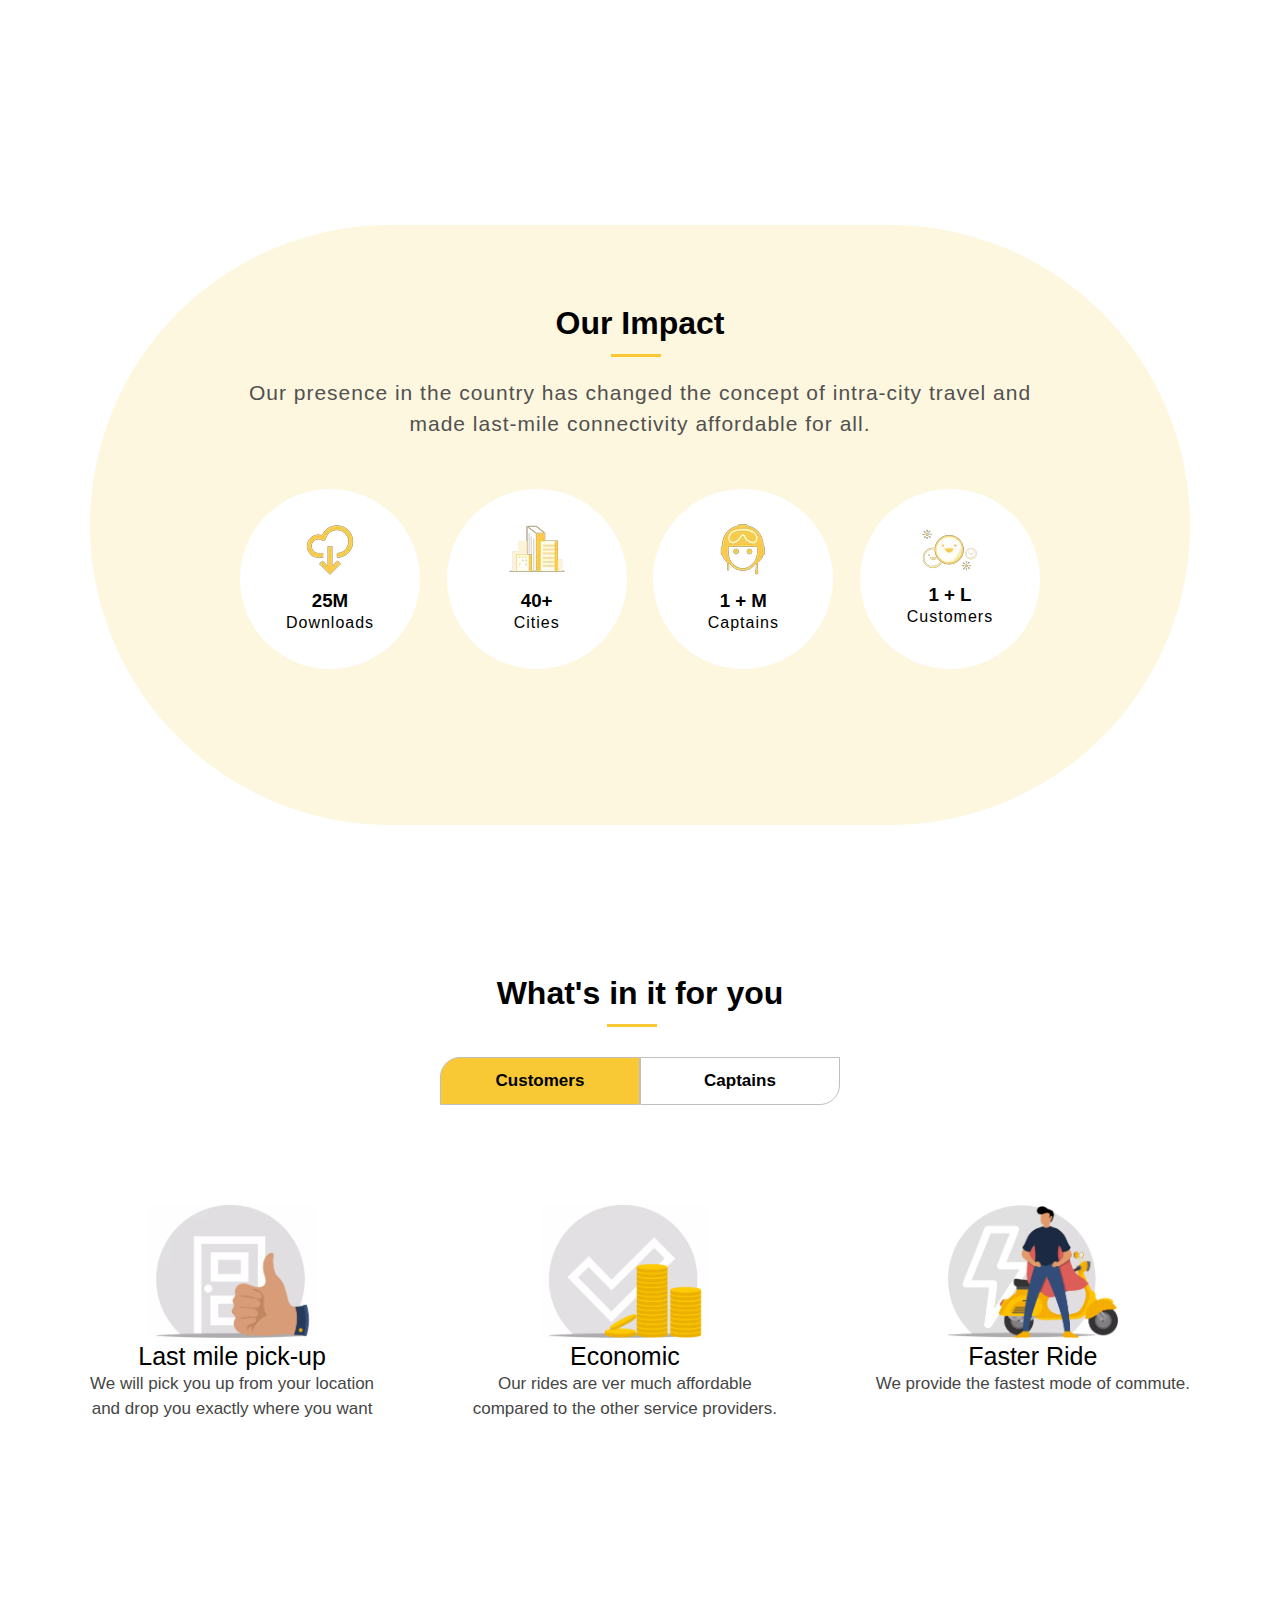
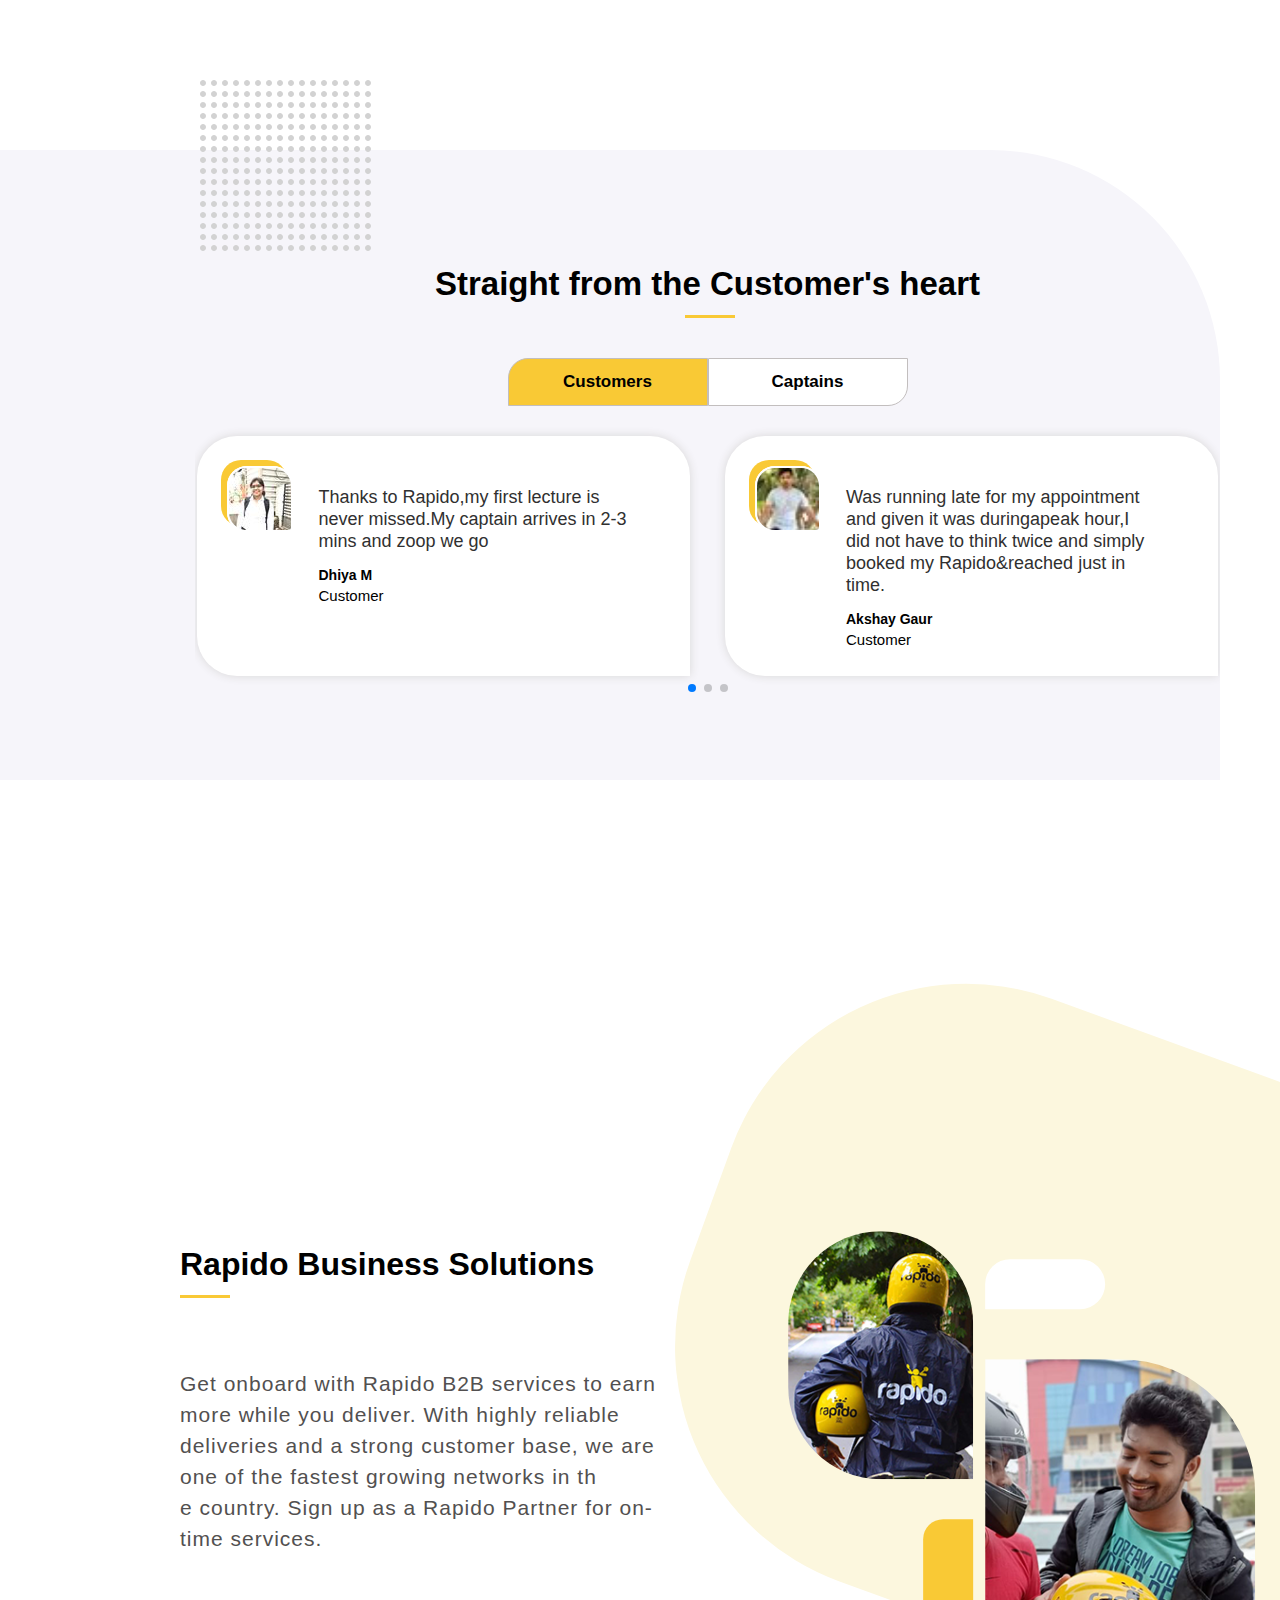
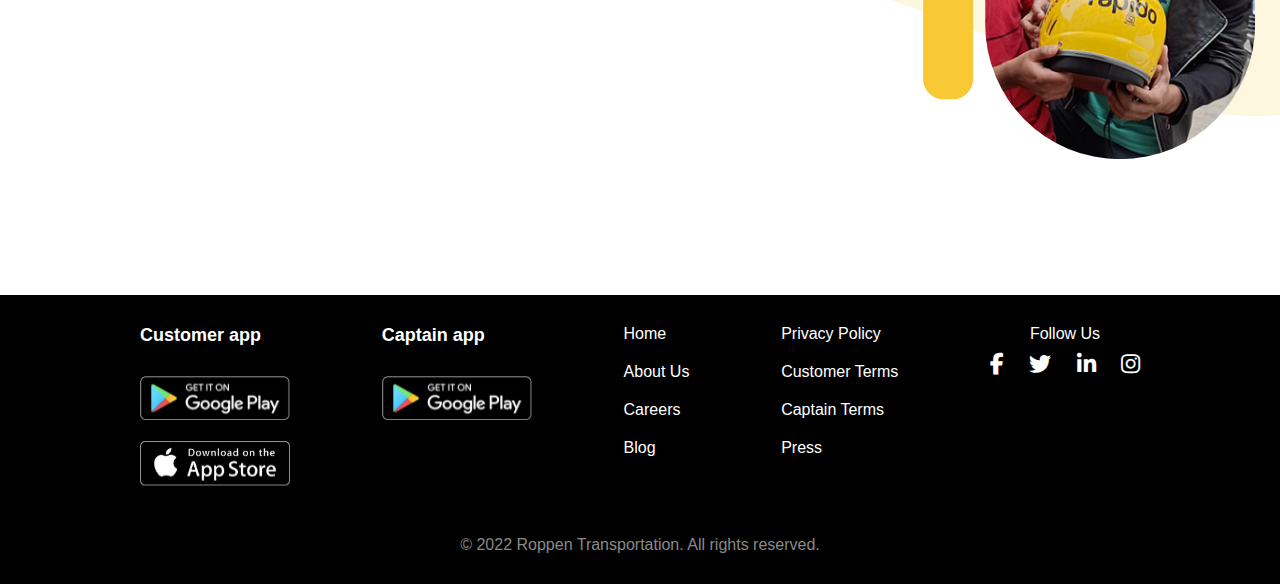
==== commit 00404b71: "changes in home page" ====
--- a/index.html
+++ b/index.html
@@ -30,12 +30,12 @@
                     <a href="index.html"> <img src="images/logo.png" /> </a>
                     <ul>
                         <li><a href="index.html"> Home </a></li>
-                        <li><a href="About_us.html"> About Us </a></li>
+                        <li><a href="about_us.html"> About Us </a></li>
                         <li><a href="career.html"> Careers </a></li>
-                        <li><a href="Blog.html"> Blog </a></li>
-                        <li><a href="Press.html"> Press </a></li>
-                        <li><a href="Contact_us.html"> Contact Us </a></li>
-                        <li><a href="Rapido_Corporate.html"> Rapido Corporate </a></li>
+                        <li><a href="blog.html"> Blog </a></li>
+                        <li><a href="press.html"> Press </a></li>
+                        <li><a href="contact_us.html"> Contact Us </a></li>
+                        <li><a href="rapido_corporate.html"> Rapido Corporate </a></li>
                     </ul>
                     <button onclick="download_App()"> Download App </button>
                 </div>
@@ -44,10 +44,12 @@
 
             <div class="page_one_text">
                 <h1>India’s largest bike <br>taxi service</h1>
-                <p>Rapido is India’s first and fastest-growing<br>
-                    Bike taxi app with a whopping 25 Million+<br>
-                    app downloads. We are now running<br>
-                    operations in more than 100 cities.</p>
+                <p>Qwik is India’s first and fastest-growing<br>
+                    Bike taxi app.
+                    <!-- with a whopping 25 Million+<br> -->
+                    <!-- app downloads.  -->
+                    We are now running<br>
+                    operations in more than 40 cities.</p>
                 <div class="page_one_text_btn">
                     <button onclick="download_App()">Download Rapido</button>
                     <button id="black_btn" onclick="Show_sing_up()">Sing-up as Driver</button>
@@ -76,9 +78,9 @@
 
             <div class="page_two_text">
                 <h1>Know Us Better</h1>
-                <p>We have crossed 10 million happy customers <br>
-                    and 100 million rides. Rapido is here to<br>
-                    revolutionize intra-city travel as we bring you<br>
+                <p>We have crossed 1 lakh happy customers <br>
+                    and 1 million rides. Qwik is here to<br>
+                    revolutionize the way people travel as we bring you<br>
                     redefined comfort & convenience with our<br>
                     disruptive service model.</p>
                 <button>Read more here</button>
@@ -103,7 +105,7 @@
                     </div>
                     <div class="page_three_images">
                         <img src="images/Cities.webp">
-                        <h3>100+</h3>
+                        <h3>40+</h3>
                         <p>Cities</p>
                     </div>
                     <div class="page_three_images">
@@ -113,7 +115,7 @@
                     </div>
                     <div class="page_three_images">
                         <img src="images/Customers.webp">
-                        <h3>10 + M</h3>
+                        <h3>1 + L</h3>
                         <p>Customers</p>
                     </div>
 
@@ -138,24 +140,20 @@
                     <div class="page_four_hide">
                         <div class="page_four_box">
                             <img src="images/doorstep pick-up.webp">
-                            <h2>Doorstep Pick-Up</h2>
-                            <p>We will pick you up from where you are <br>
-                                and drop you exactly where you need to <br>
-                                be.</p>
+                            <h2>Last mile pick-up</h2>
+                            <p>We will pick you up from your location <br>
+                                and drop you exactly where you want</p>
                         </div>
                         <div class="page_four_box">
                             <img src="images/Affordability.webp">
-                            <h2>Affordability</h2>
-                            <p>No more latent prices and shocked <br>
-                                reactions after seeing the final ride cost. <br>
-                                We're here with the most affordable rides <br>
-                                for all.</p>
+                            <h2>Economic</h2>
+                            <p> Our rides are  ver much affordable <br>
+                                compared to the other service providers.</p>
                         </div>
                         <div class="page_four_box">
                             <img src="images/Quick Ride.webp">
-                            <h2>Quick Ride</h2>
-                            <p>Trend setters of smart commute be it <br>
-                                traffic or rush hours.</p>
+                            <h2>Faster Ride</h2>
+                            <p>We provide the fastest mode of commute.</p>
                         </div>
                     </div>
                 </div>
@@ -377,10 +375,10 @@
                     <img src="images/play_store.svg">
                 </div>
                 <div class="page_seven_box">
-                    <h4>Home</h4>
-                    <p>About us</p>
-                    <p>Careers</p>
-                    <p>Blog</p>
+                    <h4><a href="index.html" style="text-decoration: none; color: white;"> Home </a></h4>
+          <p><a href="about_us.html" style="text-decoration: none; color: white;"> About Us </a></p>
+          <p><a href="career.html" style="text-decoration: none; color: white;"> Careers </a></p>
+          <p><a href="blog.html" style="text-decoration: none; color: white;"> Blog </a></p>
                 </div>
                 <div class="page_seven_box">
                     <h4>Privacy Policy</h4>
@@ -418,7 +416,7 @@
         <div class="app">
             <div class="app_left_side">
                 <h3>Captain App Download</h3>
-                <a href="/Home.html"> <img src="images/captain_launcher.png"> </a>
+                <a href="/index.html"> <img src="images/captain_launcher.png"> </a>
                 <p>Android</p>
             </div>
 
@@ -438,7 +436,7 @@
                     <div class="app_left_side_img">
                         <a href="https://apps.apple.com/IN/app/id1198464606?mt=8">
                             <img src="images/customer-ios.png"> </a>
-                        <p>Android</p>
+                        <p>Apple</p>
                     </div>
                 </div>
             </div>
--- a/index.css
+++ b/index.css
@@ -11,7 +11,7 @@
 
 body {
     overflow-x: hidden;
-    background-color: rgb(0, 110, 255);
+    /* background-color: rgb(0, 110, 255); */
 }
 
 .page_one_img {
@@ -39,10 +39,6 @@
 }
 
 
-/* ========================================= * ( / page_one_background_img ) * ===================================== */
-
-
-/* ========================================= * ( navbar ) * ===================================== */
 
 
 .navbar {
@@ -119,12 +115,6 @@
 
 
 
-/* ========================================= * ( / navbar ) * ===================================== */
-
-
-
-/* ========================================= * ( page_one_text ) * ===================================== */
-
 .page_one_text {
     display: flex;
     flex-direction: column;
@@ -173,14 +163,6 @@
 
 
 
-/* ========================================= * ( / page_one_text ) * ===================================== */
-
-
-
-/* ========================================= * ( page two ) * ===================================== */
-
-
-/* ========================================= * ( page_two_background ) * ===================================== */
 
 
 .page_two {
@@ -253,10 +235,6 @@
 }
 
 
-/* ========================================= * ( / page_two_background ) * ===================================== */
-
-
-/* ========================================= * ( page_two_text ) * ===================================== */
 
 
 .page_two_text {
@@ -311,16 +289,6 @@
 
 
 
-/* ========================================= * ( / page_two_text ) * ===================================== */
-
-
-
-/* ========================================= * ( / page two ) * ===================================== */
-
-
-
-
-/* ========================================= * ( page_three ) * ===================================== */
 
 .page_three {
     height: 100vh;
@@ -402,9 +370,6 @@
 
 
 
-/* ========================================= * ( / page_three ) * ===================================== */
-
-/* ========================================= * ( page_four ) * ===================================== */
 
 
 .page_four {
@@ -514,11 +479,6 @@
 
 
 
-/* ========================================= * ( / page_four ) * ===================================== */
-
-
-
-/* ========================================= * ( page_five ) * ===================================== */
 
 
 
@@ -704,15 +664,6 @@
 }
 
 
-/* ========================================= * ( / page_five ) * ===================================== */
-
-
-
-
-/* ========================================= * ( page_six ) * ===================================== */
-
-
-/* ========================================= * ( page_six_background ) * ===================================== */
 
 
 .page_six {
@@ -788,10 +739,6 @@
 }
 
 
-/* ========================================= * ( / page_six_background ) * ===================================== */
-
-
-/* ========================================= * ( page_six_text ) * ===================================== */
 
 
 .page_six_text {
@@ -832,16 +779,6 @@
 
 
 
-/* ========================================= * ( / page_six_text ) * ===================================== */
-
-
-
-/* ========================================= * ( / page_six ) * ===================================== */
-
-
-
-/* ========================================= * ( page_seven ) * ===================================== */
-
 
 .page_seven {
     background-color: black;
@@ -912,11 +849,6 @@
 
 
 
-/* ========================================= * ( / page_seven ) * ===================================== */
-
-
-
-/* ========================================= * ( downlode ) * ===================================== */
 
 
 .black_screen {
@@ -1013,11 +945,6 @@
 
 
 
-
-/* ========================================= * ( / downlode ) * ===================================== */
-
-
-/* ========================================= * ( sing_up_as_driver ) * ===================================== */
 
 
 .sing_up_as_driver {
@@ -1101,9 +1028,3 @@
 
 
 
-
-
-
-
-
-/* ========================================= * ( / sing_up_as_driver ) * ===================================== */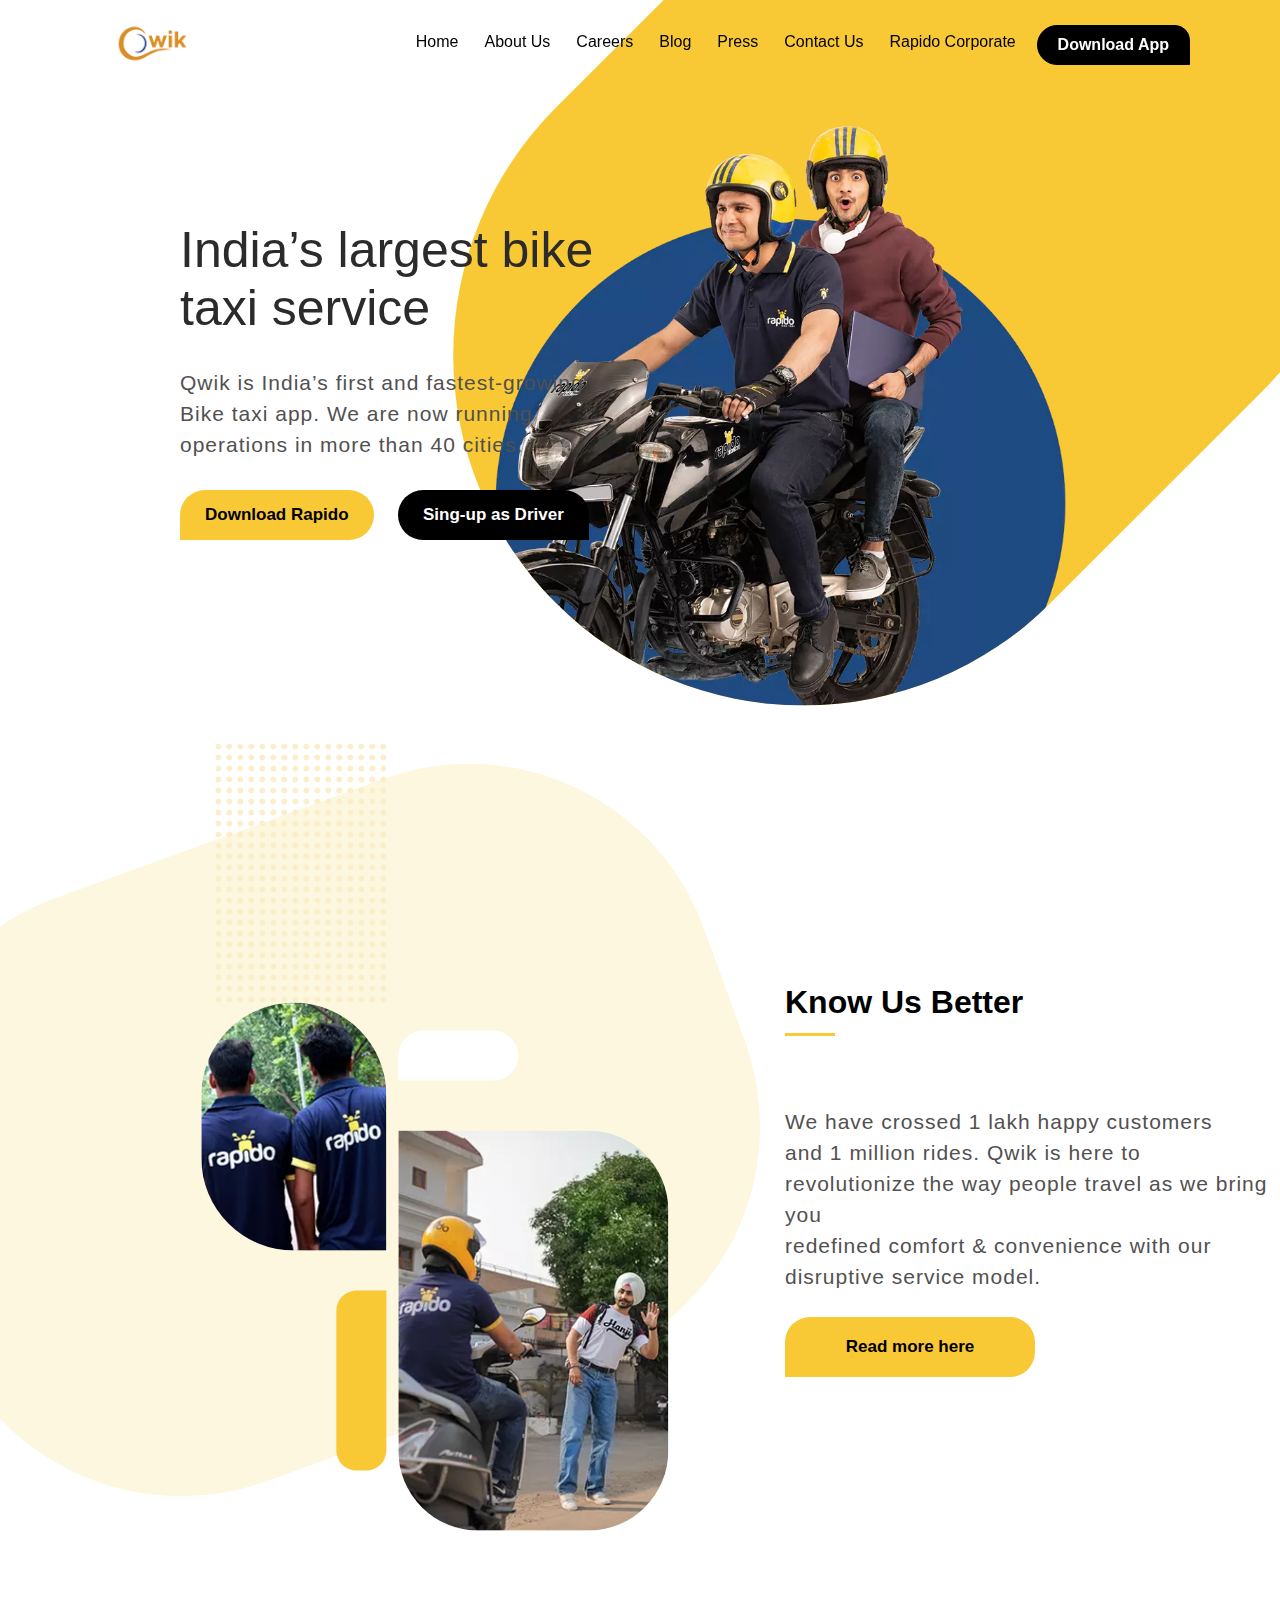
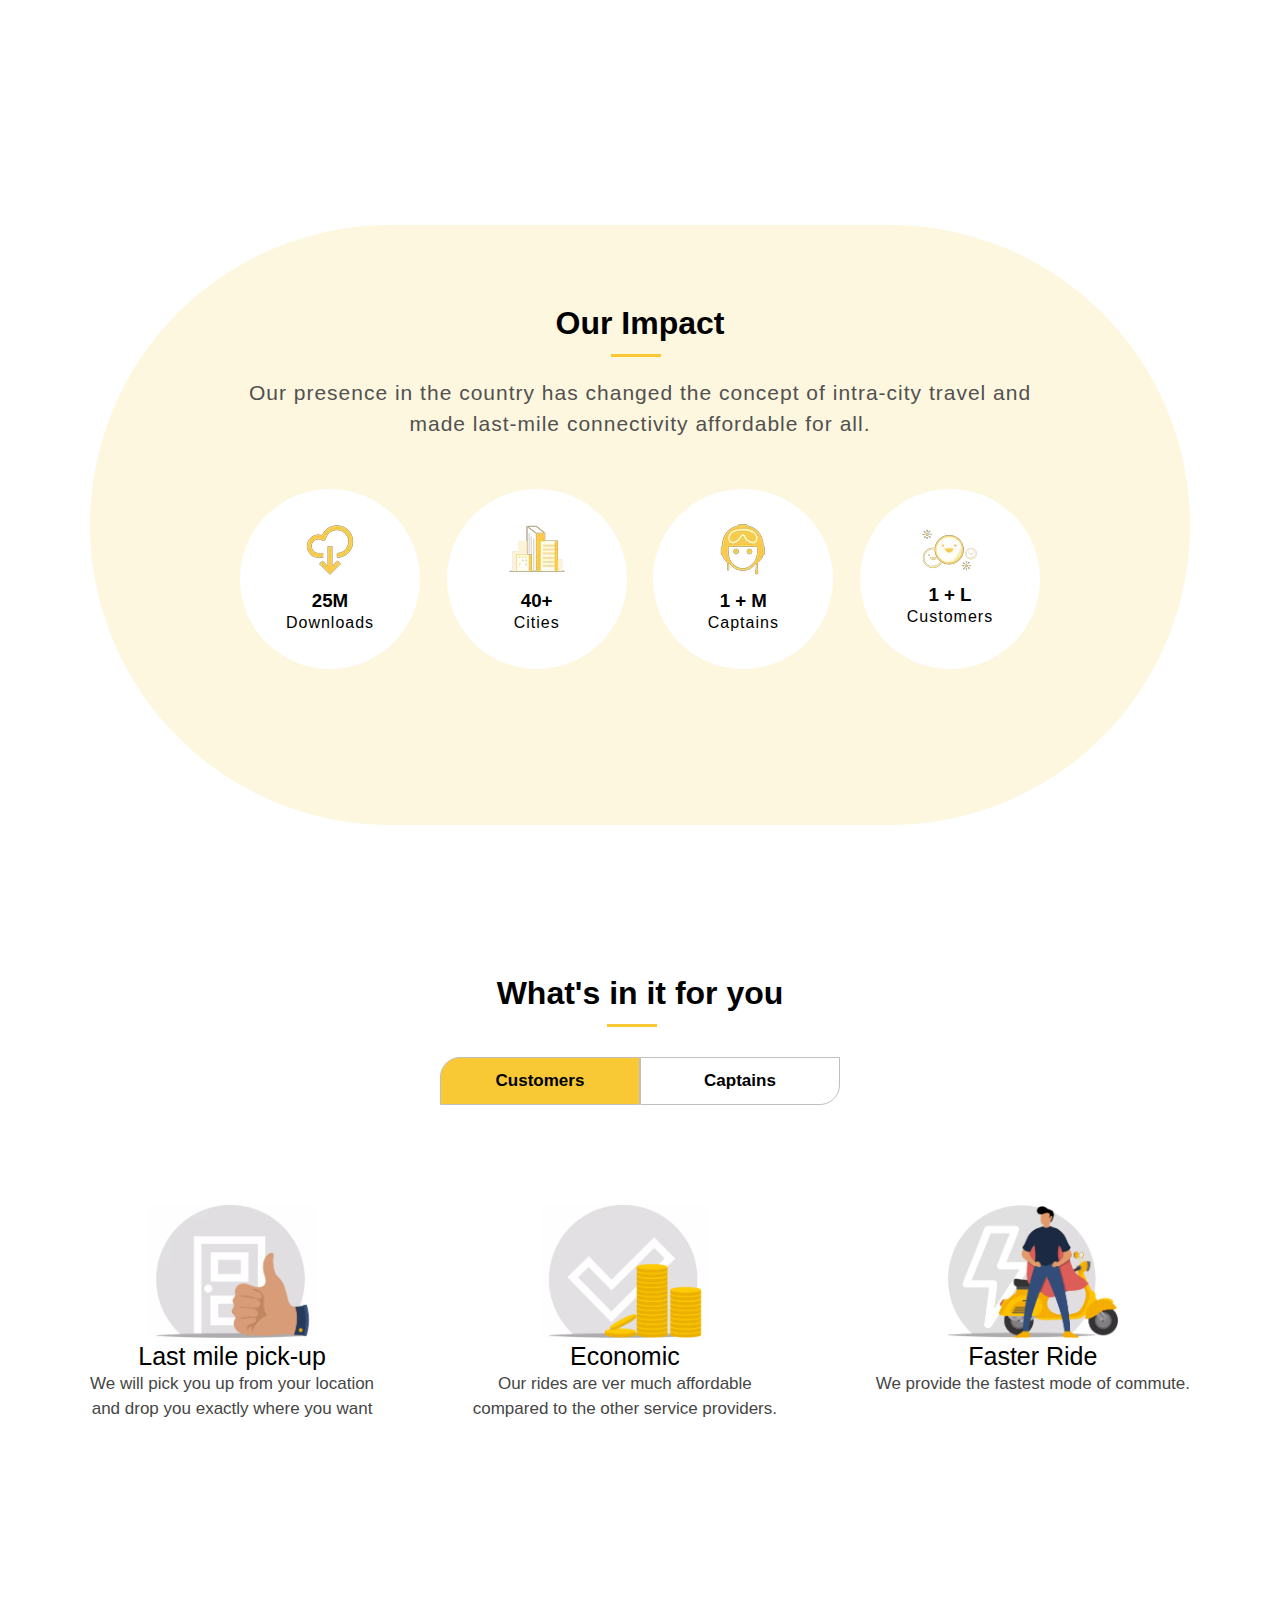
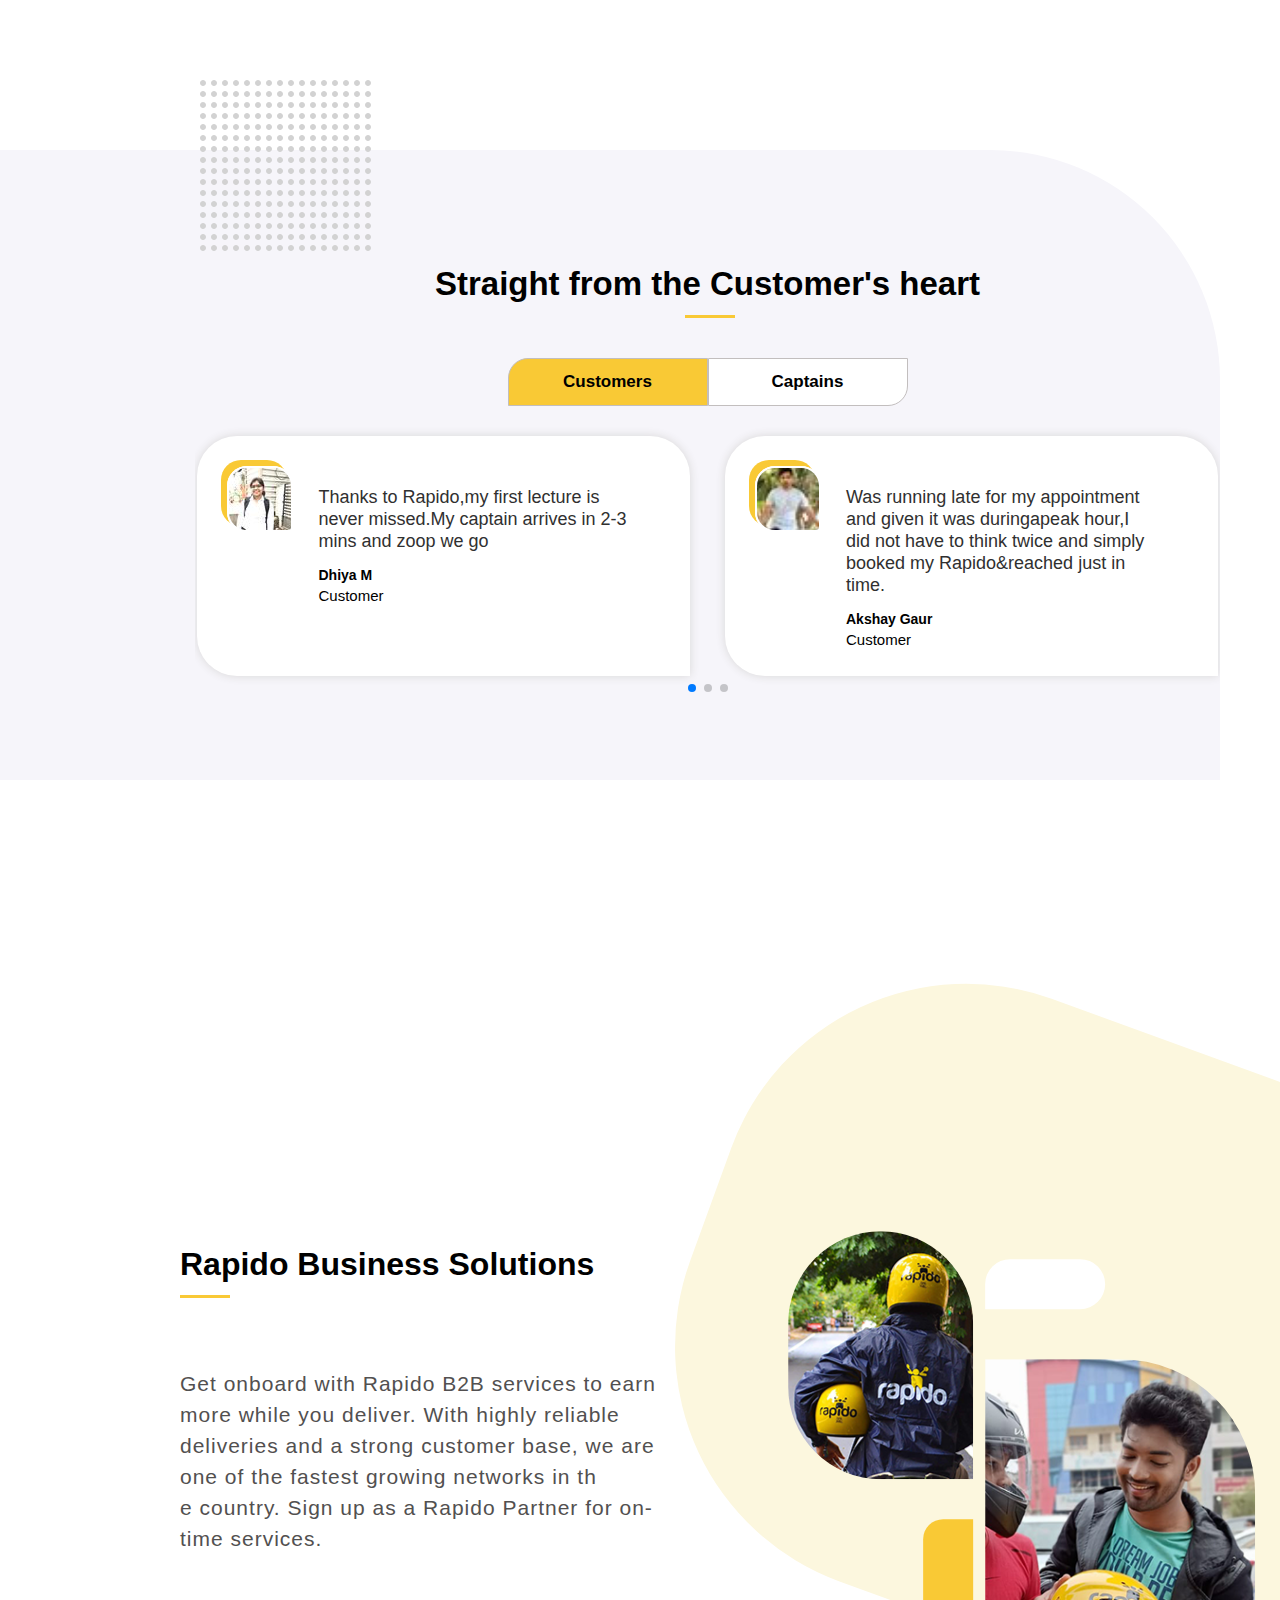
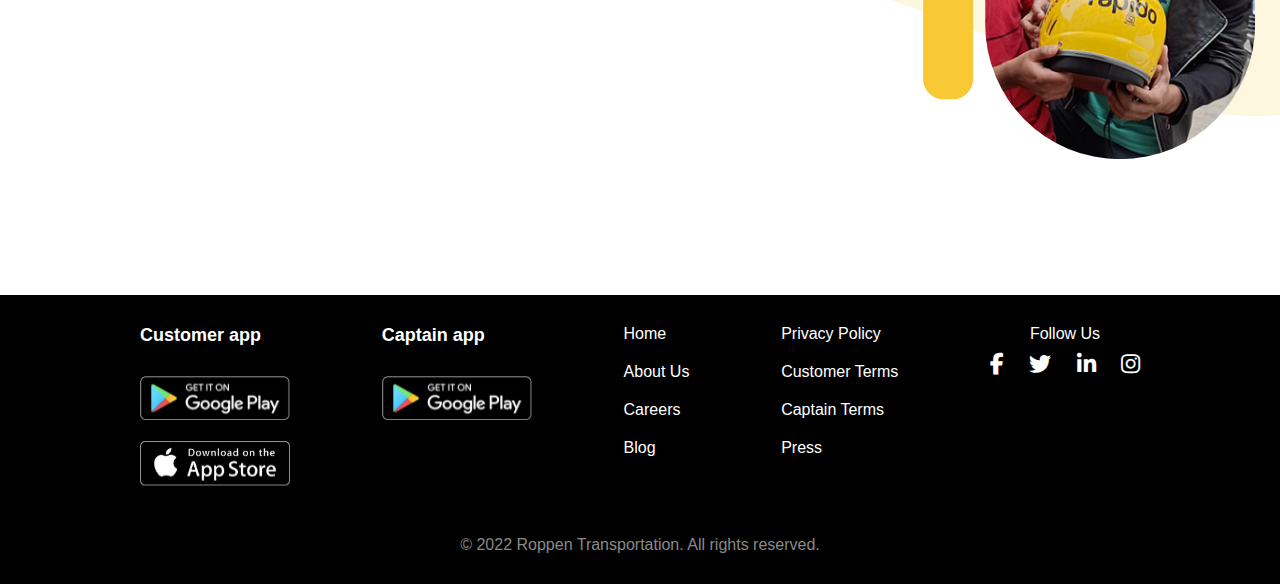
==== commit c10f7838: "logo fixed" ====
--- a/index.html
+++ b/index.html
@@ -416,7 +416,7 @@
         <div class="app">
             <div class="app_left_side">
                 <h3>Captain App Download</h3>
-                <a href="/index.html"> <img src="images/captain_launcher.png"> </a>
+                <a href="/index.html"> <img src="images/logo.png"> </a>
                 <p>Android</p>
             </div>
 
--- a/index.css
+++ b/index.css
@@ -60,7 +60,7 @@
 }
 
 .navbar img {
-    width: 100px;
+    width: 125px;
 }
 
 .navbar ul {
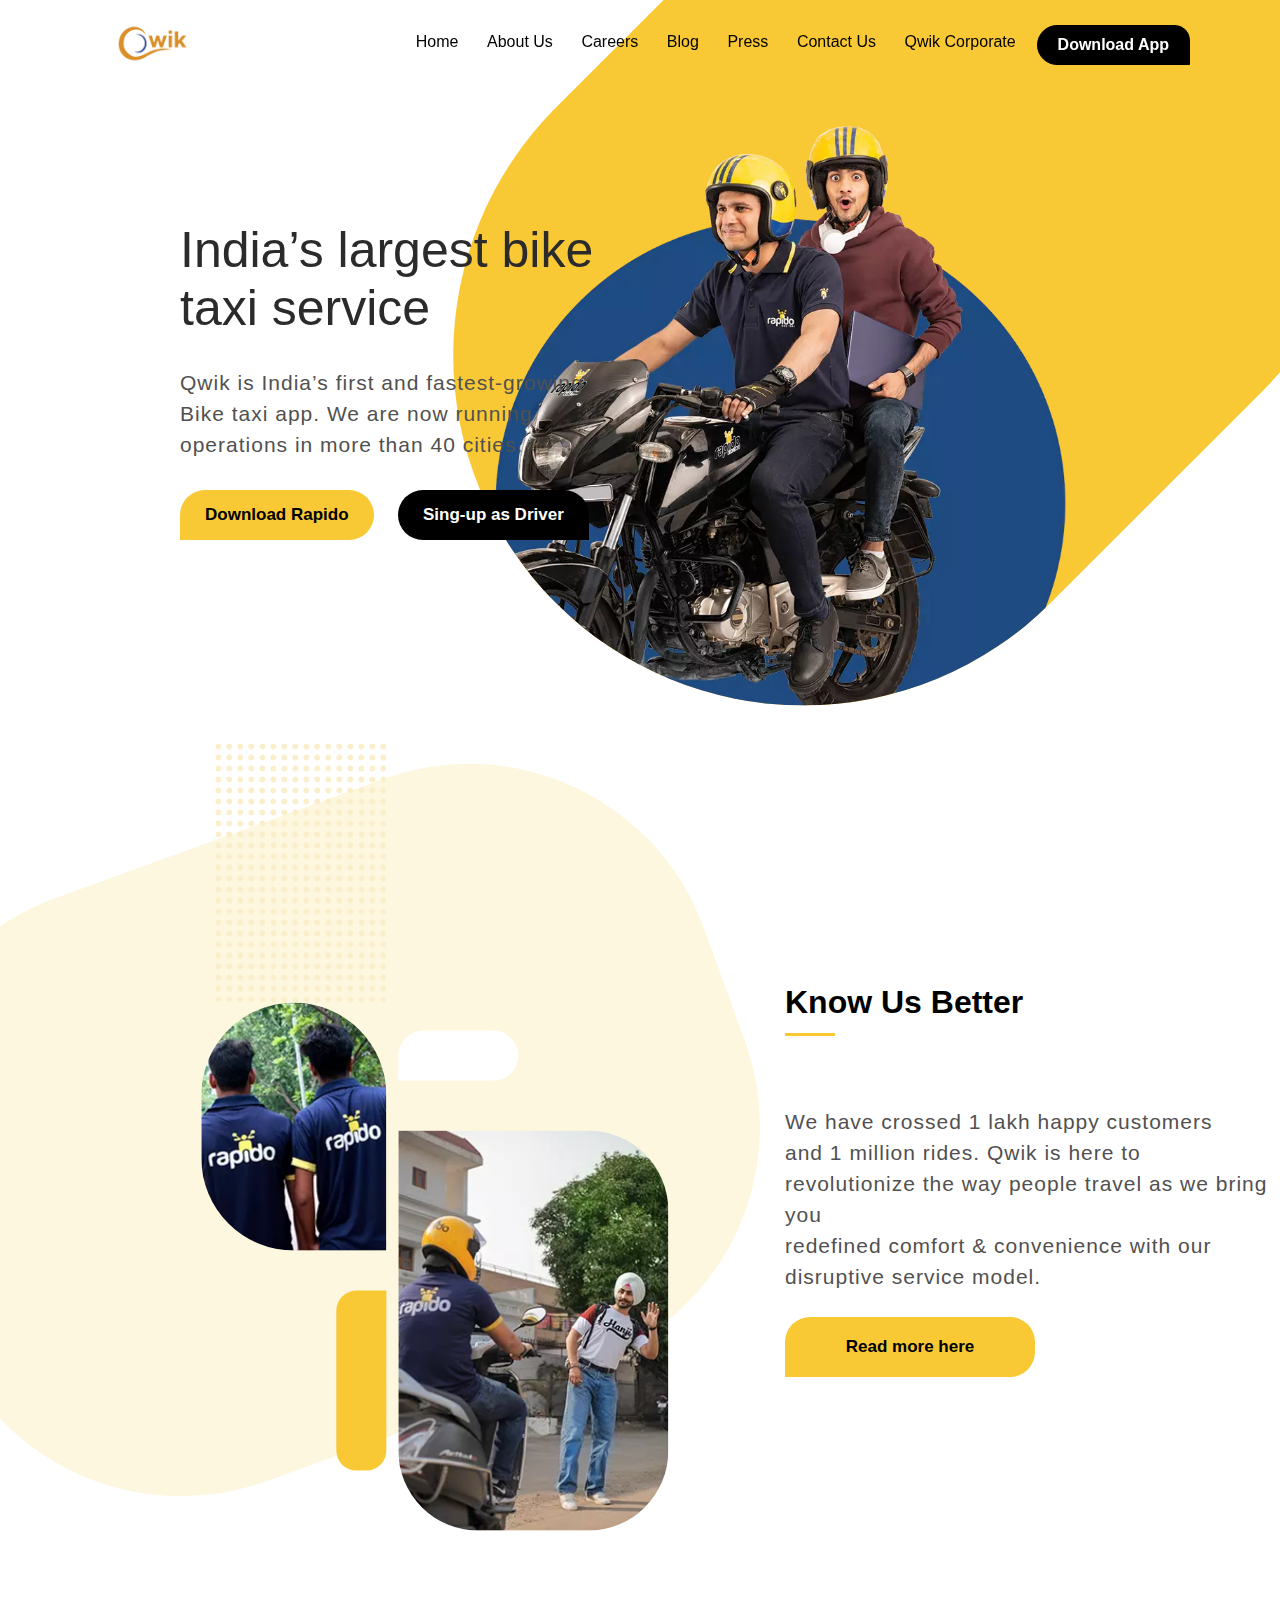
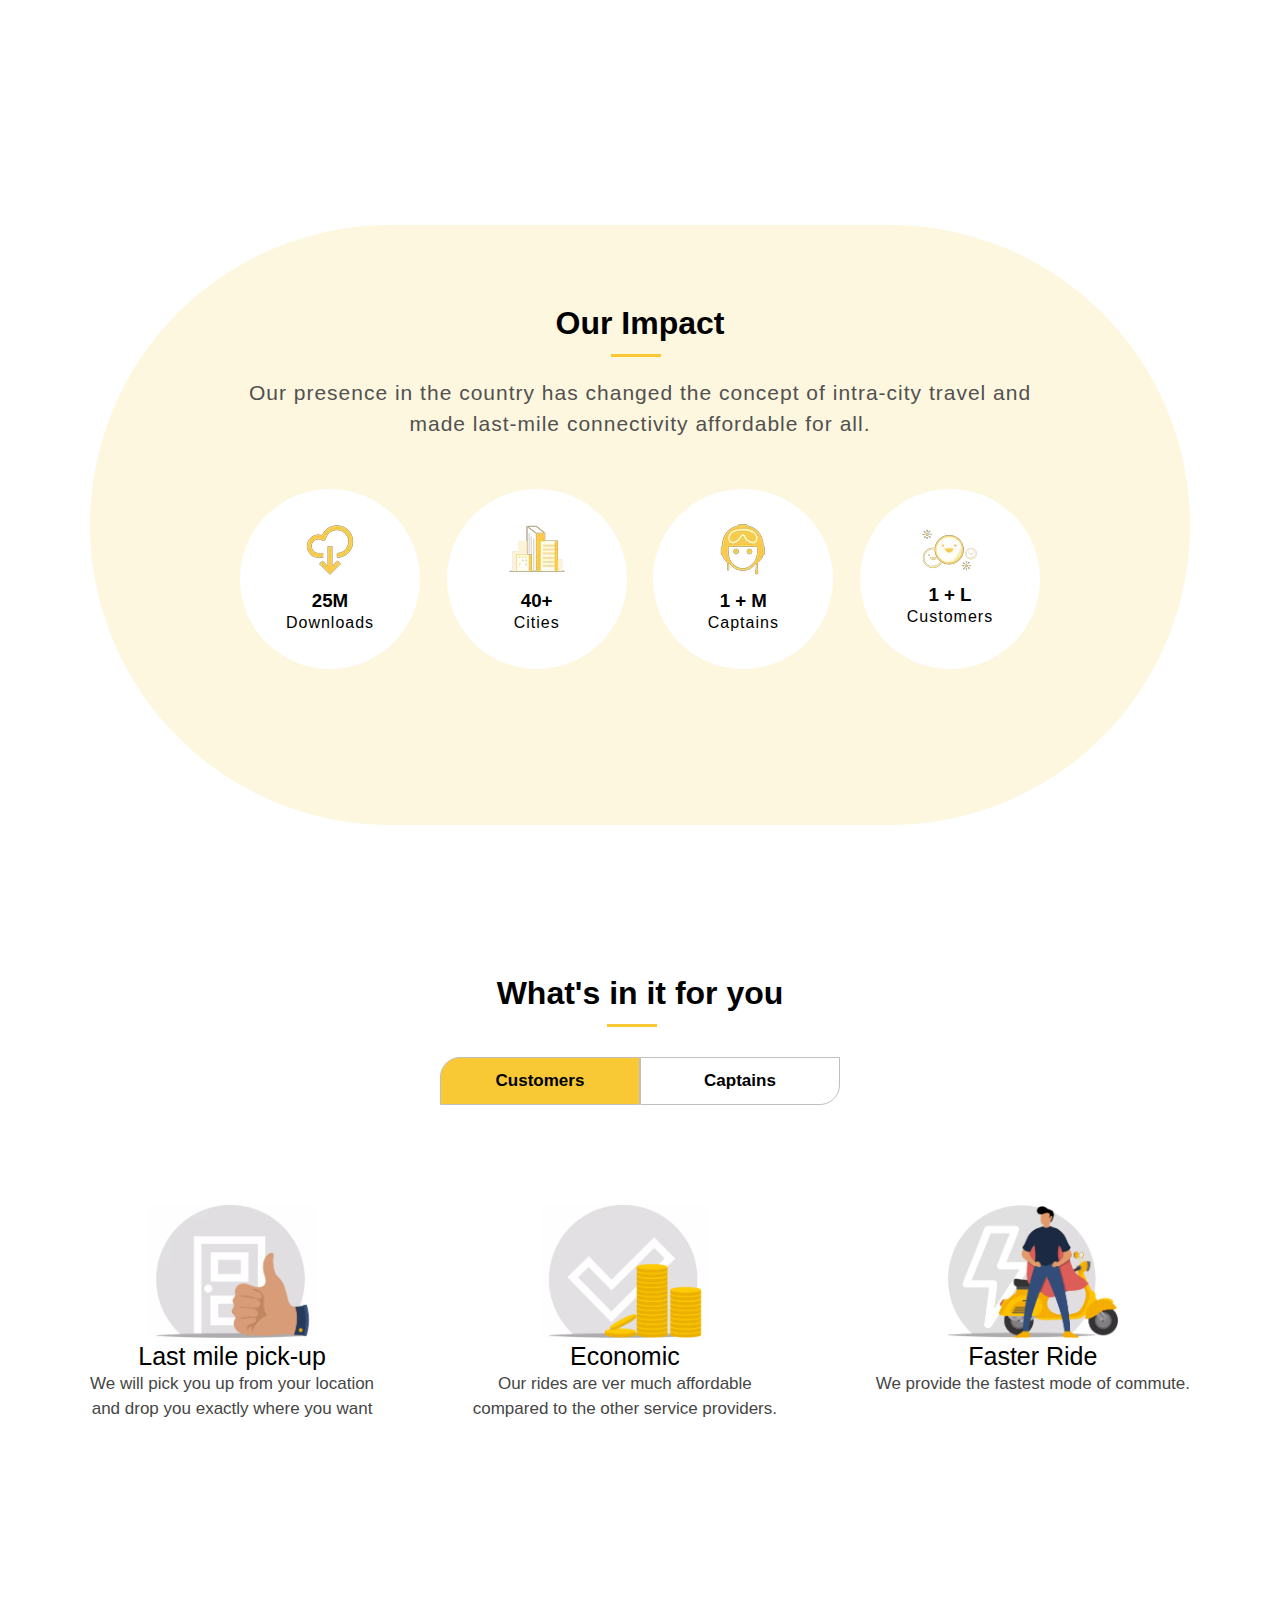
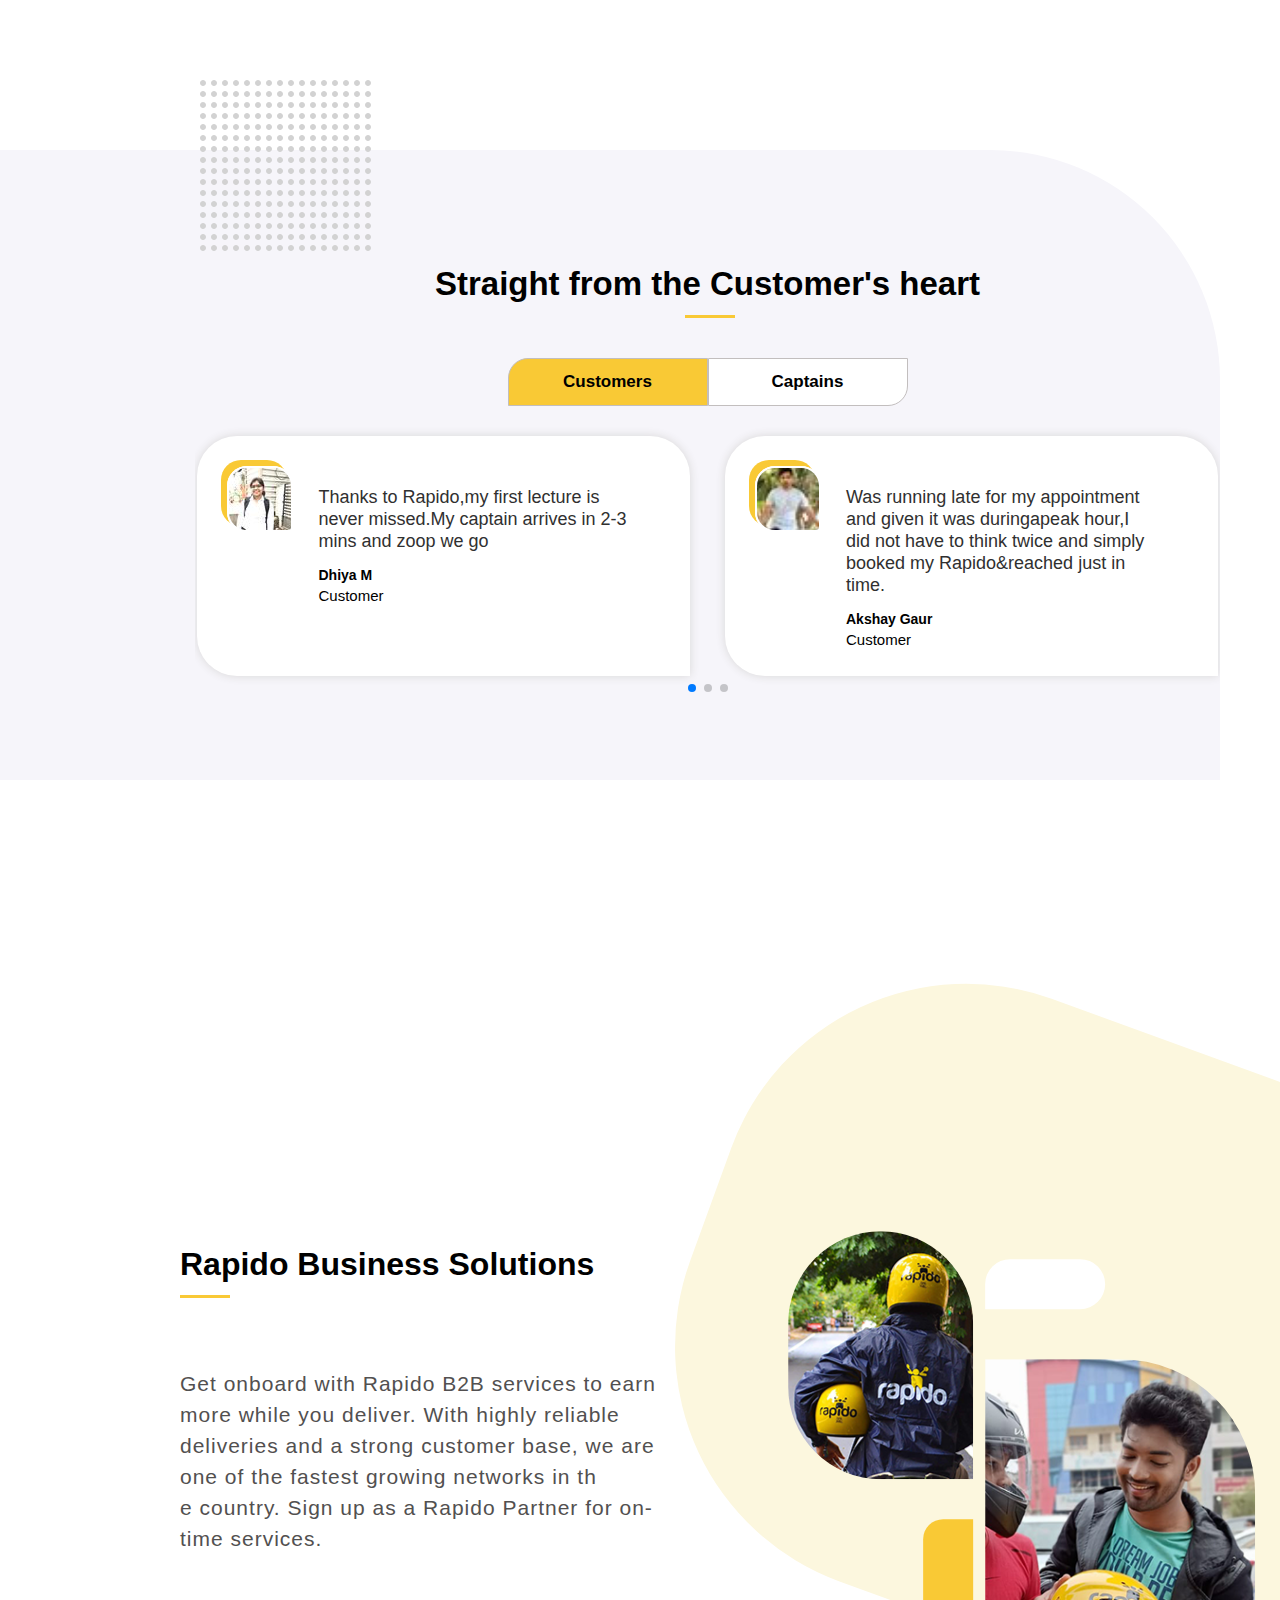
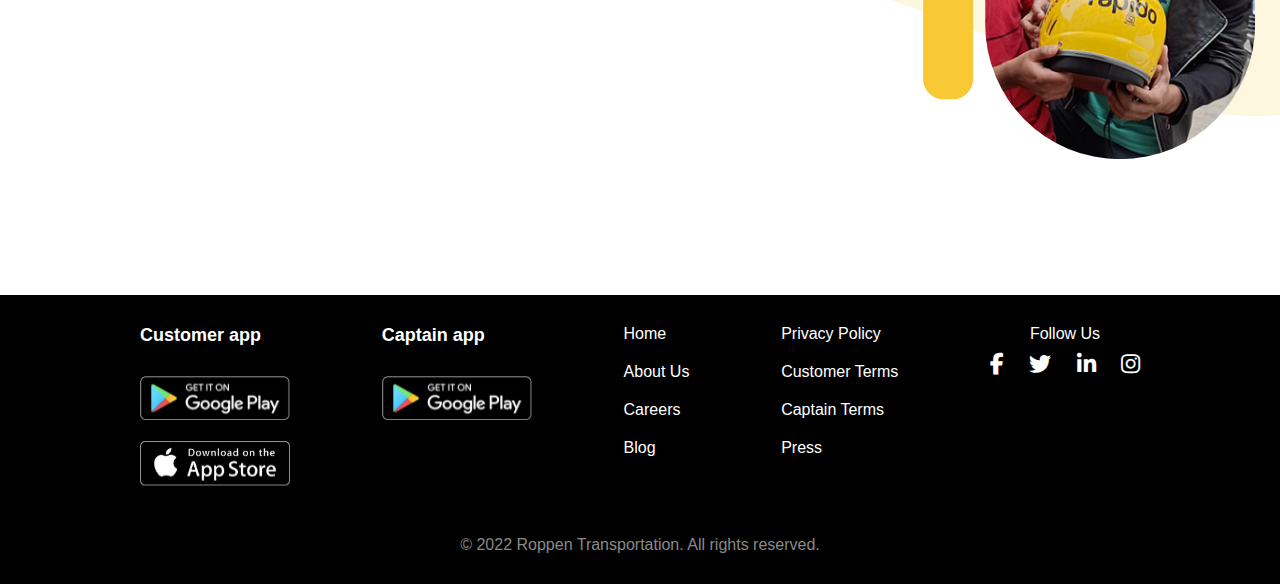
==== commit 5819cc4e: "logo fixed" ====
--- a/index.html
+++ b/index.html
@@ -35,7 +35,7 @@
                         <li><a href="blog.html"> Blog </a></li>
                         <li><a href="press.html"> Press </a></li>
                         <li><a href="contact_us.html"> Contact Us </a></li>
-                        <li><a href="rapido_corporate.html"> Rapido Corporate </a></li>
+                        <li><a href="rapido_corporate.html"> Qwik Corporate </a></li>
                     </ul>
                     <button onclick="download_App()"> Download App </button>
                 </div>
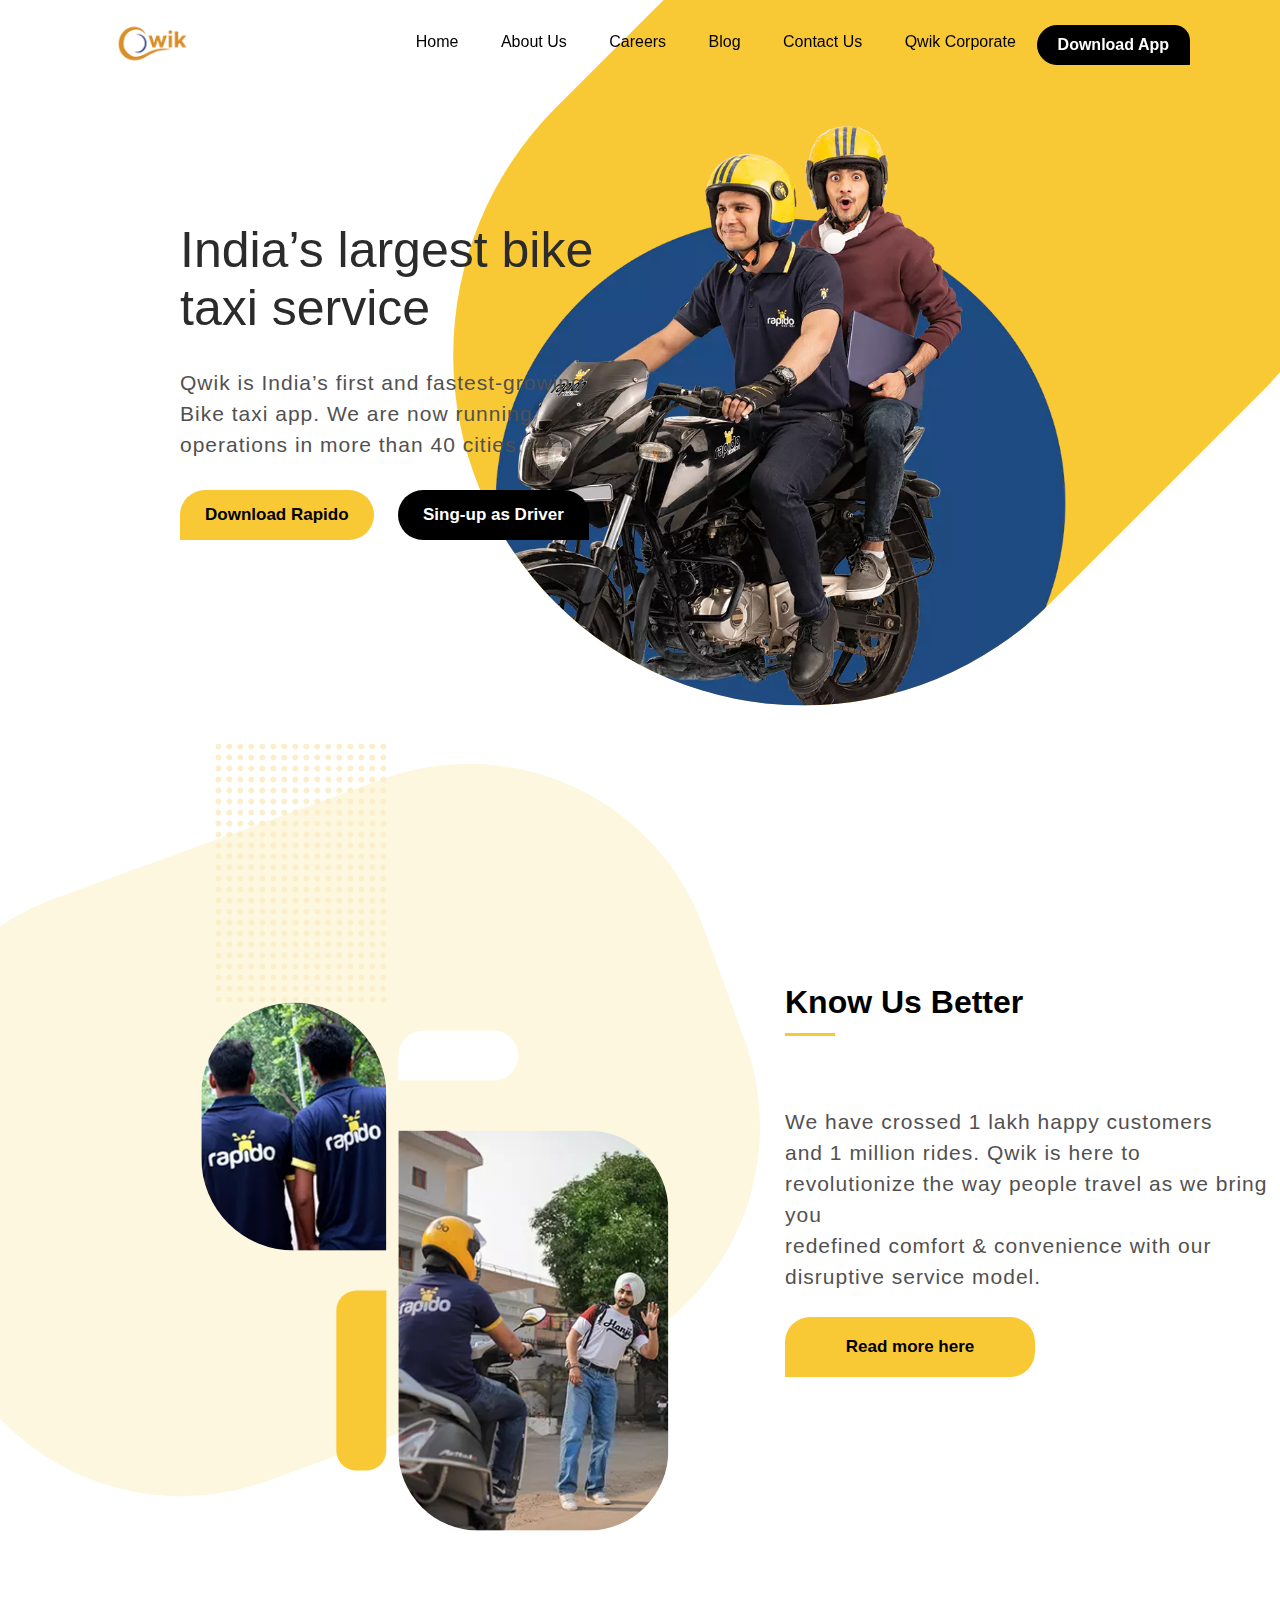
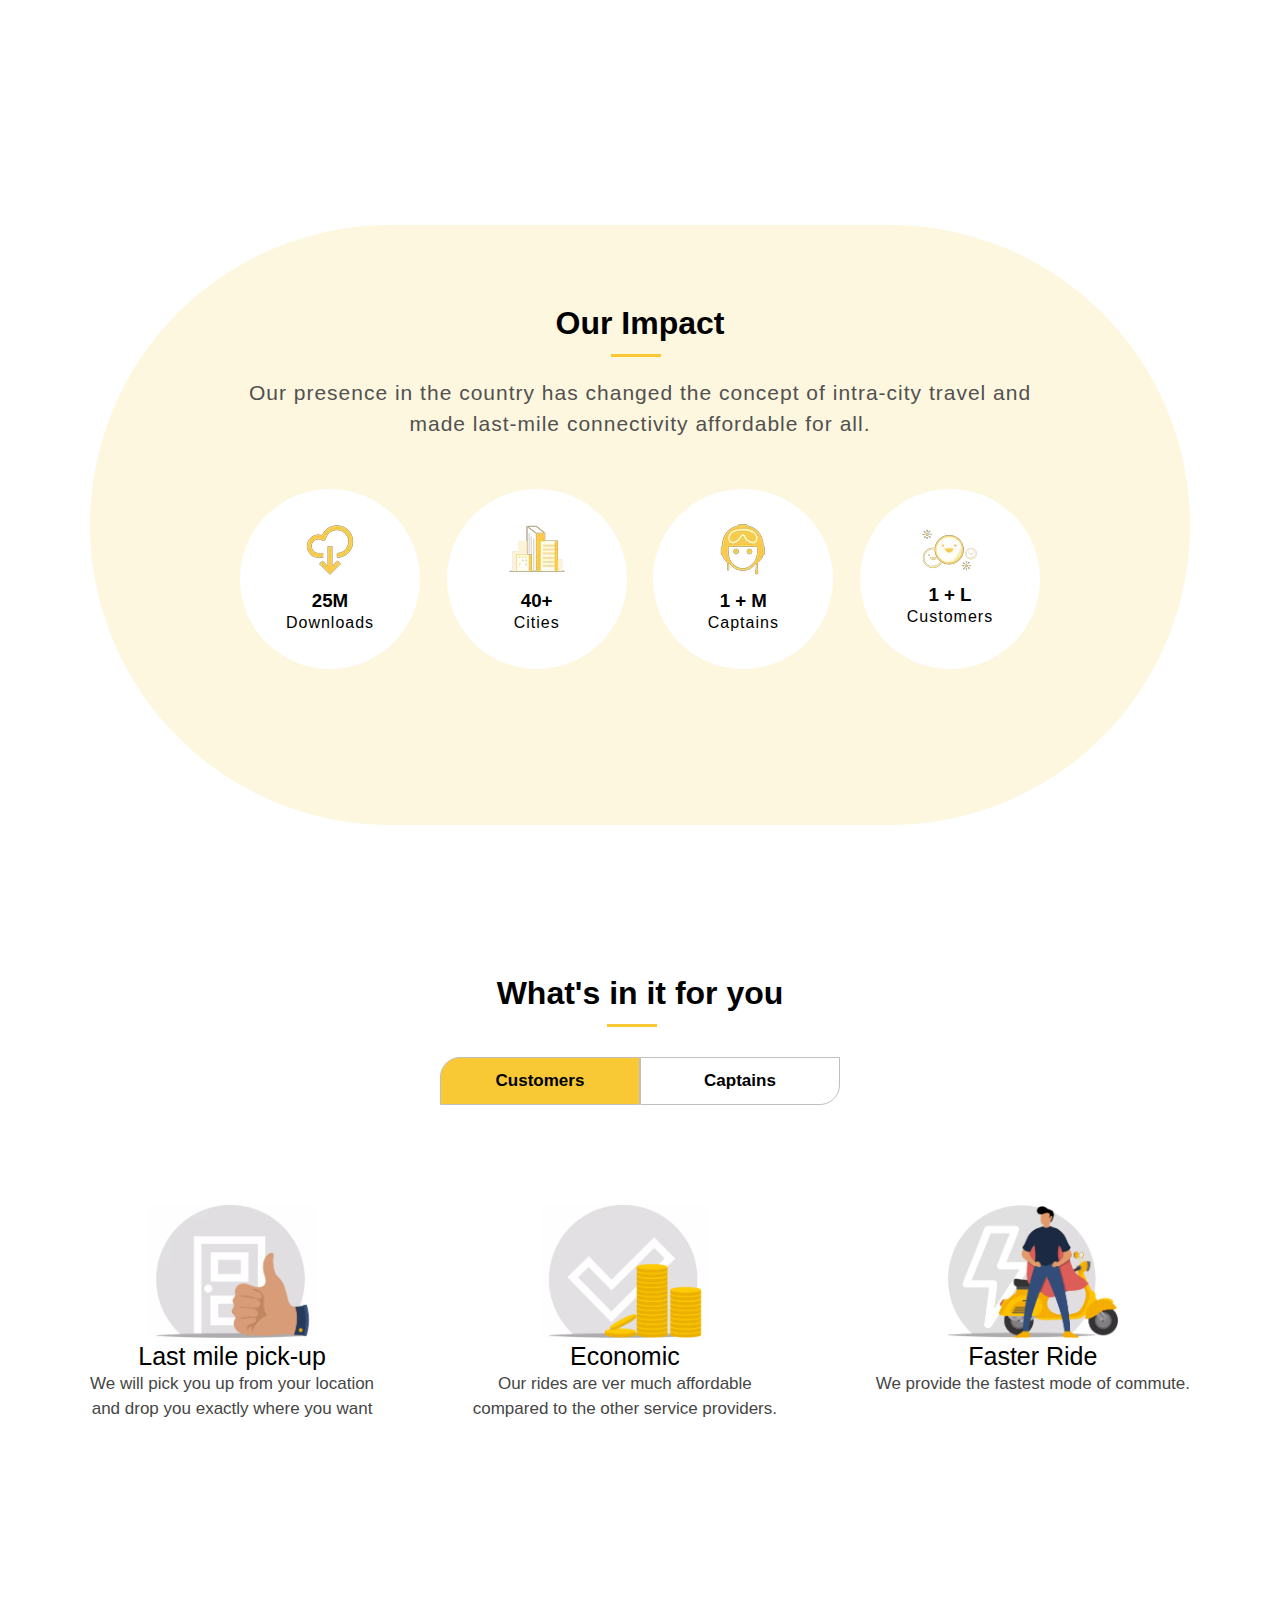
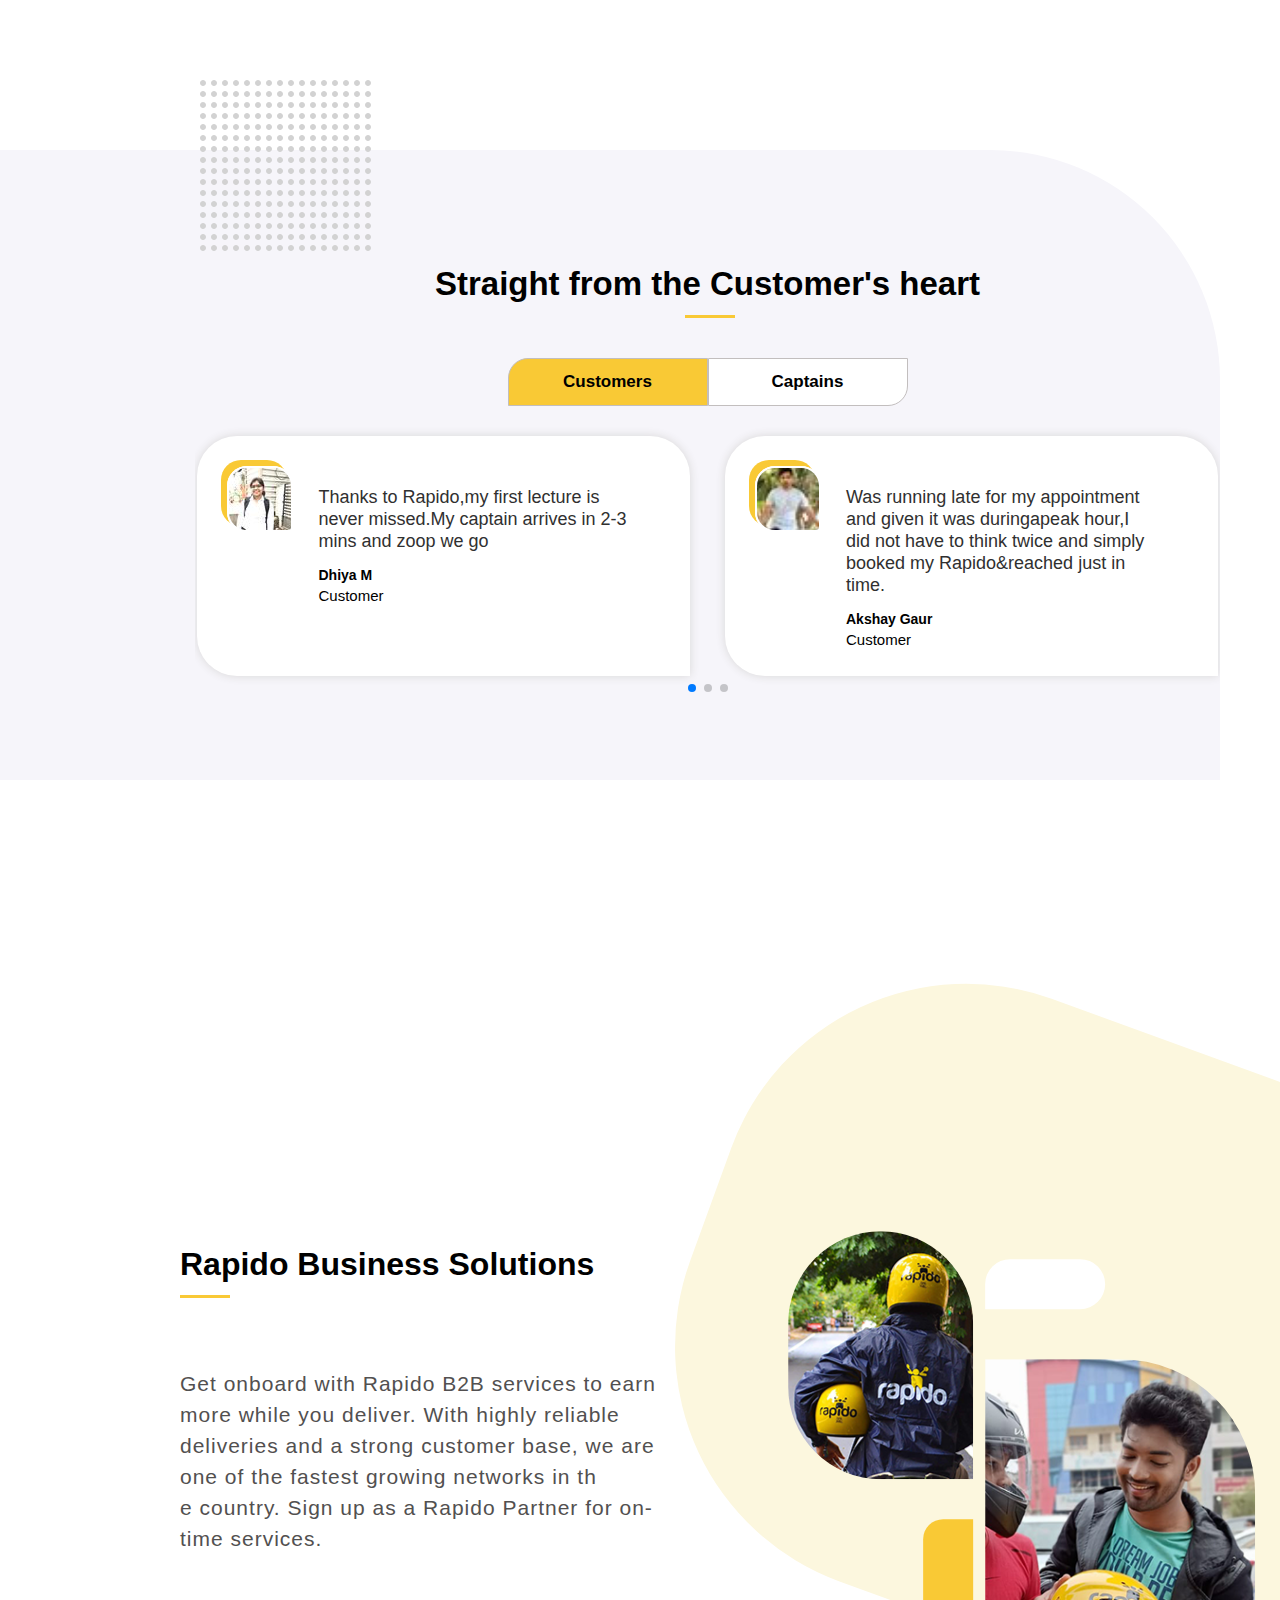
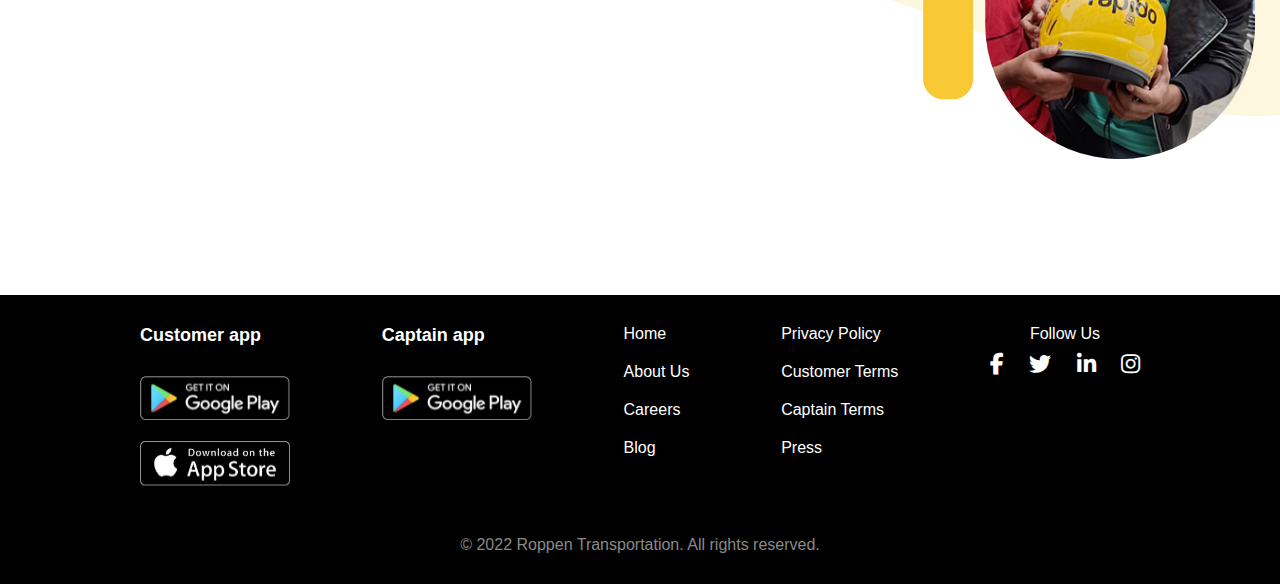
==== commit 34c9ba41: "logo fixed" ====
--- a/index.html
+++ b/index.html
@@ -33,7 +33,7 @@
                         <li><a href="about_us.html"> About Us </a></li>
                         <li><a href="career.html"> Careers </a></li>
                         <li><a href="blog.html"> Blog </a></li>
-                        <li><a href="press.html"> Press </a></li>
+                        <!-- <li><a href="press.html"> Press </a></li> -->
                         <li><a href="contact_us.html"> Contact Us </a></li>
                         <li><a href="rapido_corporate.html"> Qwik Corporate </a></li>
                     </ul>
